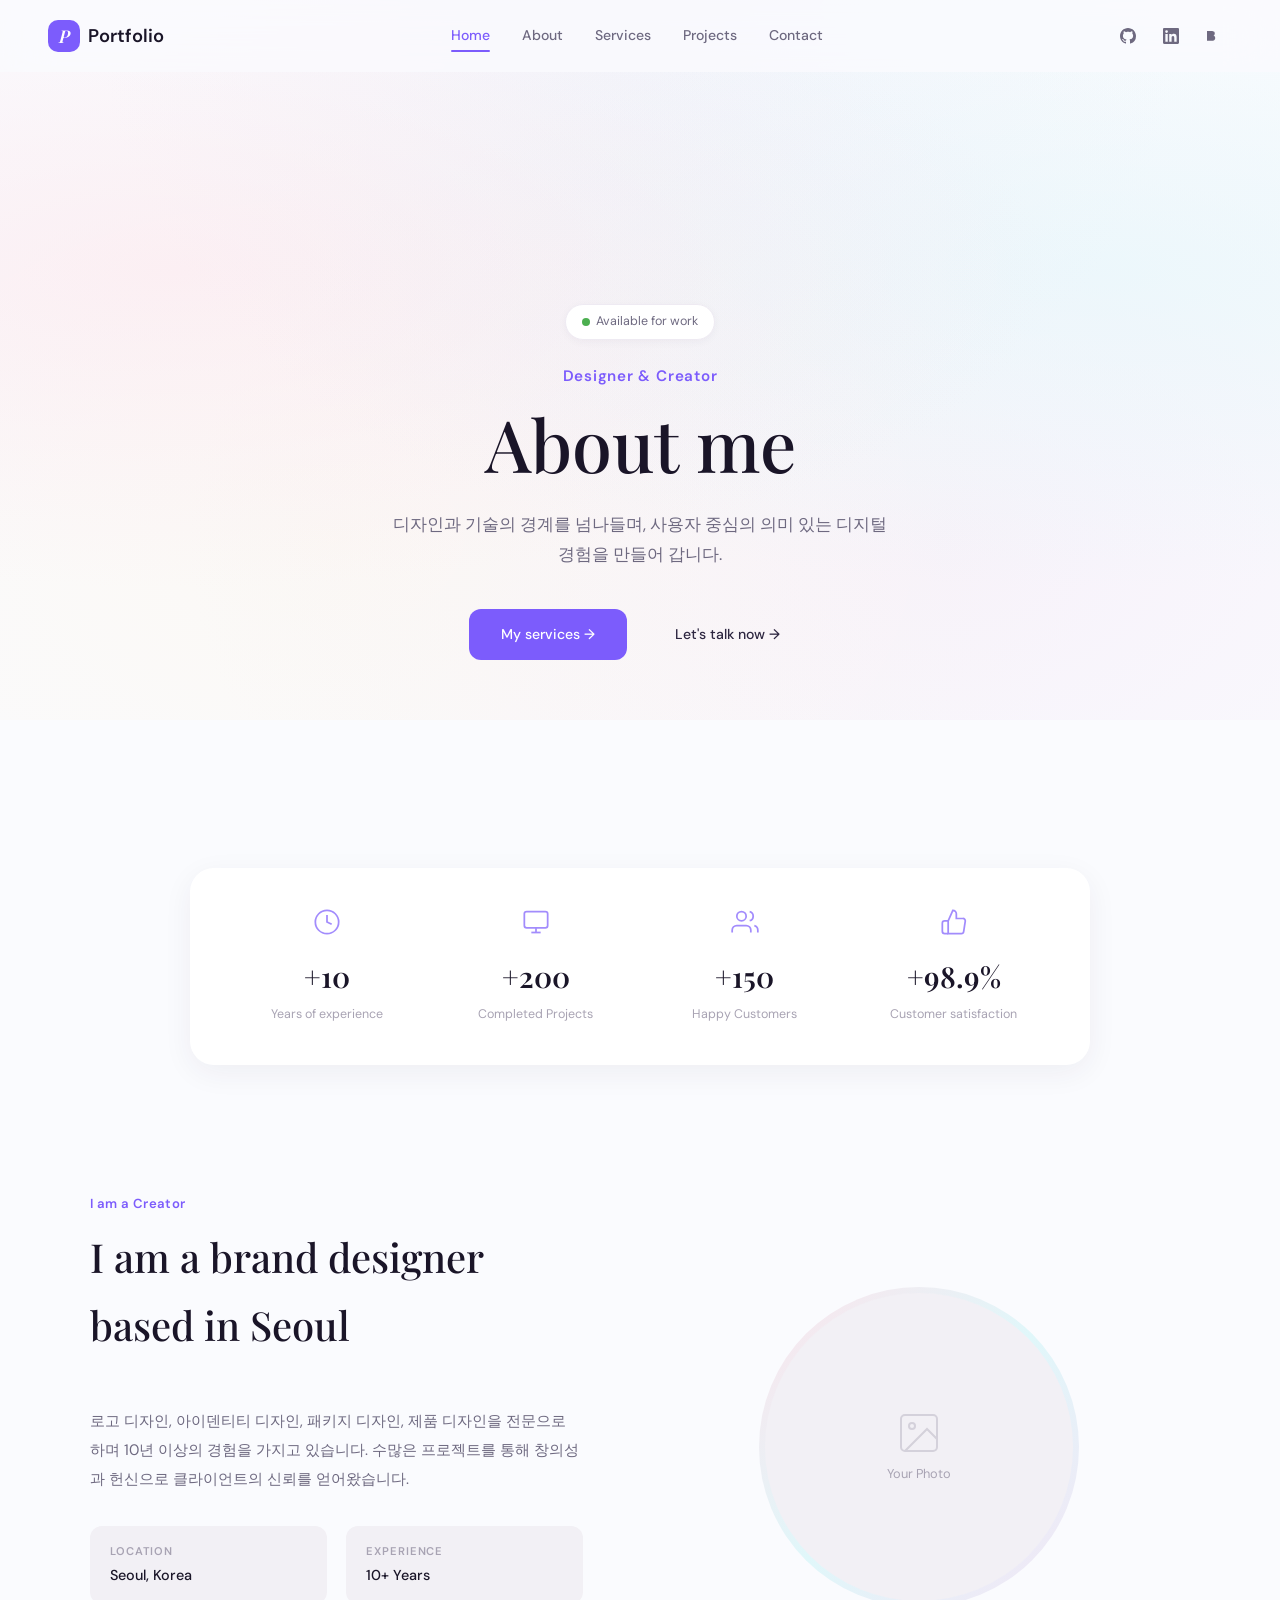
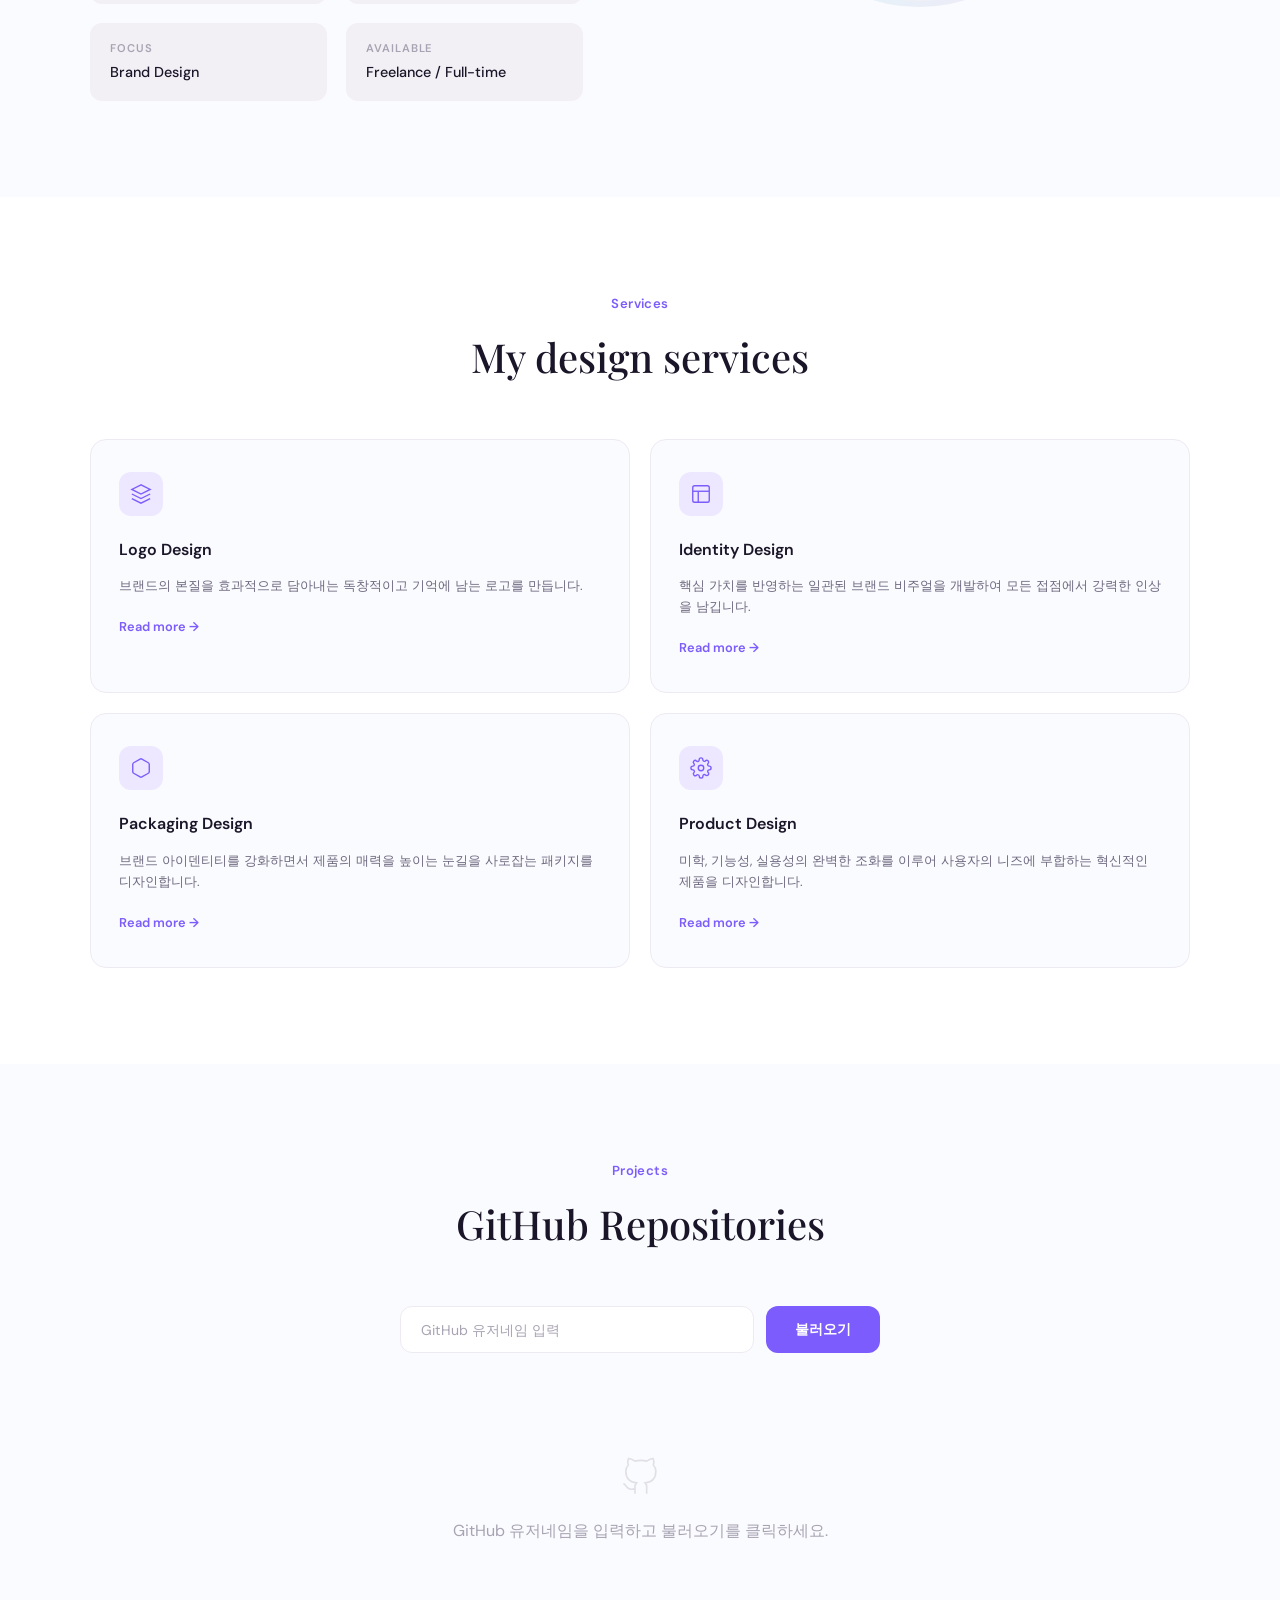
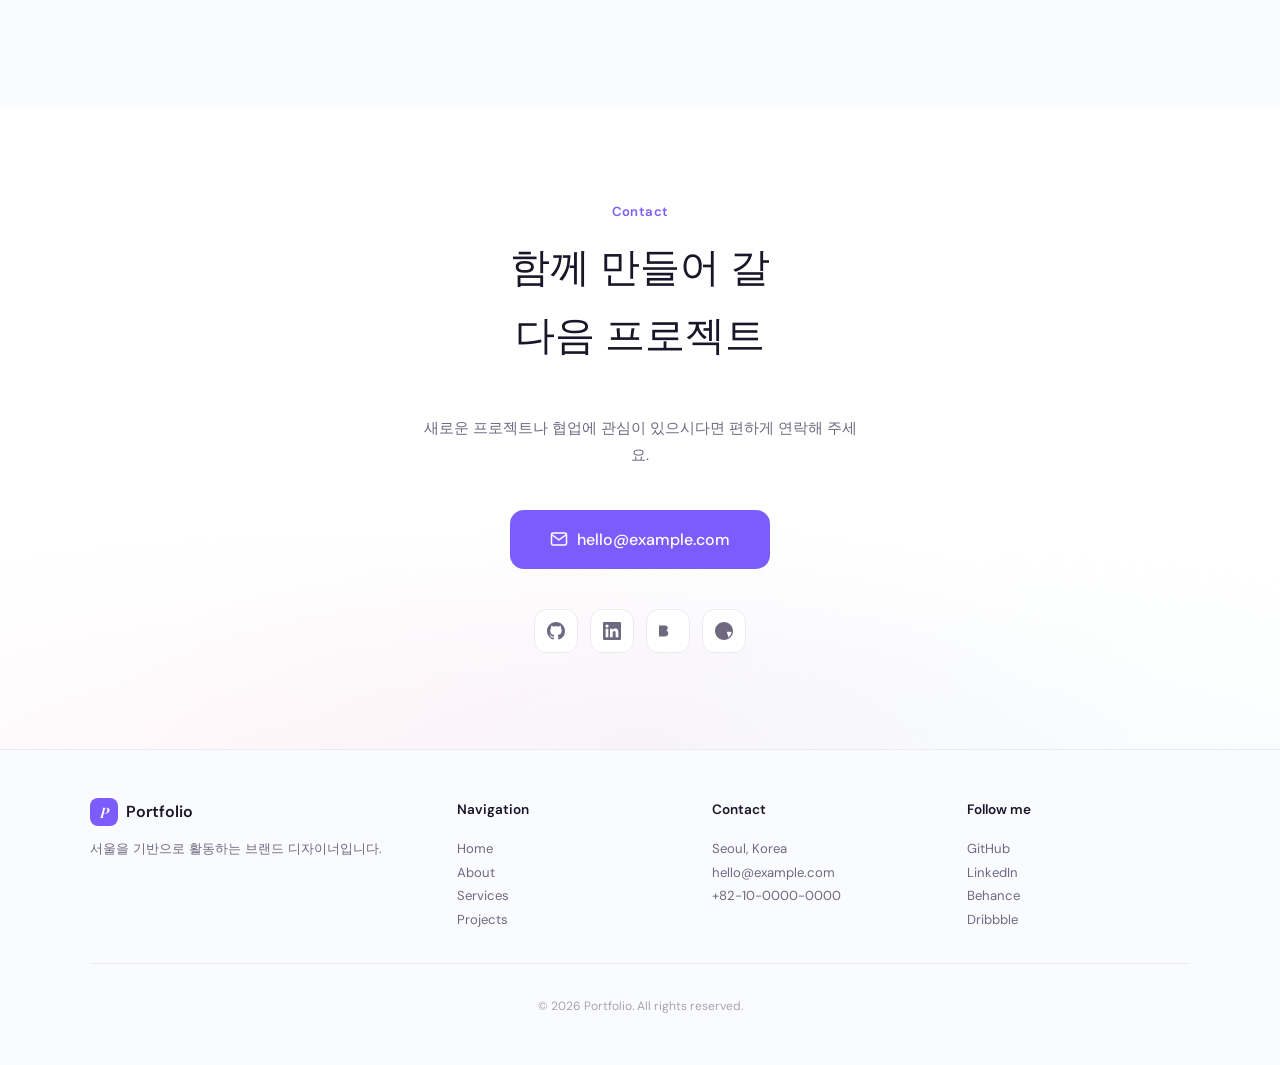
==== index.html @ 6e7e52b3 "Add files via upload" ====
<!DOCTYPE html>
<html lang="ko">
<head>
  <meta charset="UTF-8">
  <meta name="viewport" content="width=device-width, initial-scale=1.0">
  <meta name="description" content="Designer & Creator Portfolio — Brand Design, Identity, Packaging, Product Design">
  <meta name="author" content="Portfolio">
  <title>Portfolio — Designer & Creator</title>

  <!-- Fonts -->
  <link rel="preconnect" href="https://fonts.googleapis.com">
  <link rel="preconnect" href="https://fonts.gstatic.com" crossorigin>
  <link href="https://fonts.googleapis.com/css2?family=DM+Sans:ital,opsz,wght@0,9..40,300;0,9..40,400;0,9..40,500;0,9..40,600;0,9..40,700;1,9..40,400&family=Playfair+Display:ital,wght@0,400;0,500;0,600;1,400;1,500&display=swap" rel="stylesheet">

  <!-- Styles -->
  <link rel="stylesheet" href="css/style.css">

  <!-- Favicon -->
  <link rel="icon" href="data:image/svg+xml,<svg xmlns='http://www.w3.org/2000/svg' viewBox='0 0 100 100'><text y='.9em' font-size='90'>🎨</text></svg>">
</head>
<body>

  <!-- ═══════════════════════════════════════
       NAVIGATION
  ════════════════════════════════════════ -->
  <nav id="nav">
    <a href="#" class="nav-logo">
      <div class="nav-logo-icon">P</div>
      Portfolio
    </a>

    <div class="nav-links">
      <a href="#" class="active">Home</a>
      <a href="#about">About</a>
      <a href="#skills">Services</a>
      <a href="#projects">Projects</a>
      <a href="#contact">Contact</a>
    </div>

    <div class="nav-socials">
      <a href="#" target="_blank" title="GitHub">
        <svg width="16" height="16" viewBox="0 0 24 24" fill="currentColor"><path d="M12 0C5.37 0 0 5.37 0 12c0 5.31 3.435 9.795 8.205 11.385.6.105.825-.255.825-.57 0-.285-.015-1.23-.015-2.235-3.015.555-3.795-.735-4.035-1.41-.135-.345-.72-1.41-1.23-1.695-.42-.225-1.02-.78-.015-.795.945-.015 1.62.87 1.845 1.23 1.08 1.815 2.805 1.305 3.495.99.105-.78.42-1.305.765-1.605-2.67-.3-5.46-1.335-5.46-5.925 0-1.305.465-2.385 1.23-3.225-.12-.3-.54-1.53.12-3.18 0 0 1.005-.315 3.3 1.23.96-.27 1.98-.405 3-.405s2.04.135 3 .405c2.295-1.56 3.3-1.23 3.3-1.23.66 1.65.24 2.88.12 3.18.765.84 1.23 1.905 1.23 3.225 0 4.605-2.805 5.625-5.475 5.925.435.375.81 1.095.81 2.22 0 1.605-.015 2.895-.015 3.3 0 .315.225.69.825.57A12.02 12.02 0 0024 12c0-6.63-5.37-12-12-12z"/></svg>
      </a>
      <a href="#" target="_blank" title="LinkedIn">
        <svg width="16" height="16" viewBox="0 0 24 24" fill="currentColor"><path d="M20.447 20.452h-3.554v-5.569c0-1.328-.027-3.037-1.852-3.037-1.853 0-2.136 1.445-2.136 2.939v5.667H9.351V9h3.414v1.561h.046c.477-.9 1.637-1.85 3.37-1.85 3.601 0 4.267 2.37 4.267 5.455v6.286zM5.337 7.433a2.062 2.062 0 01-2.063-2.065 2.064 2.064 0 112.063 2.065zm1.782 13.019H3.555V9h3.564v11.452zM22.225 0H1.771C.792 0 0 .774 0 1.729v20.542C0 23.227.792 24 1.771 24h20.451C23.2 24 24 23.227 24 22.271V1.729C24 .774 23.2 0 22.222 0h.003z"/></svg>
      </a>
      <a href="#" target="_blank" title="Behance">
        <svg width="16" height="16" viewBox="0 0 24 24" fill="currentColor"><path d="M6.938 4.503c.702 0 1.34.06 1.92.188.577.13 1.07.33 1.485.61.41.28.733.65.96 1.12.225.47.34 1.05.34 1.73 0 .74-.17 1.36-.507 1.86-.338.5-.837.9-1.502 1.22.906.26 1.576.72 2.022 1.37.448.66.665 1.45.665 2.36 0 .75-.13 1.39-.41 1.93-.28.55-.67 1-1.16 1.35-.48.348-1.05.6-1.67.767-.63.165-1.3.248-2.004.248H0V4.51h6.938v-.007z"/></svg>
      </a>
    </div>

    <button class="hamburger" onclick="toggleMenu()" aria-label="Menu">
      <span></span><span></span><span></span>
    </button>
  </nav>

  <!-- Mobile Menu -->
  <div class="mobile-menu" id="mobileMenu">
    <a href="#" onclick="toggleMenu()">Home</a>
    <a href="#about" onclick="toggleMenu()">About</a>
    <a href="#skills" onclick="toggleMenu()">Services</a>
    <a href="#projects" onclick="toggleMenu()">Projects</a>
    <a href="#contact" onclick="toggleMenu()">Contact</a>
  </div>


  <!-- ═══════════════════════════════════════
       HERO
  ════════════════════════════════════════ -->
  <section class="hero">
    <div class="hero-badge">
      <span class="hero-badge-dot"></span>
      Available for work
    </div>
    <p class="hero-name">Designer & Creator</p>
    <h1>About me</h1>
    <p class="hero-sub">디자인과 기술의 경계를 넘나들며, 사용자 중심의 의미 있는 디지털 경험을 만들어 갑니다.</p>
    <div class="hero-buttons">
      <a href="#skills" class="btn-primary">My services →</a>
      <a href="#contact" class="btn-secondary">Let's talk now →</a>
    </div>
  </section>


  <!-- ═══════════════════════════════════════
       STATS BAR
  ════════════════════════════════════════ -->
  <div class="stats-bar">
    <div class="stat-item">
      <div class="stat-icon">
        <svg width="28" height="28" viewBox="0 0 24 24" fill="none" stroke="currentColor" stroke-width="1.5"><circle cx="12" cy="12" r="10"/><polyline points="12 6 12 12 16 14"/></svg>
      </div>
      <div class="stat-number">+10</div>
      <div class="stat-label">Years of experience</div>
    </div>
    <div class="stat-item">
      <div class="stat-icon">
        <svg width="28" height="28" viewBox="0 0 24 24" fill="none" stroke="currentColor" stroke-width="1.5"><rect x="2" y="3" width="20" height="14" rx="2"/><line x1="8" y1="21" x2="16" y2="21"/><line x1="12" y1="17" x2="12" y2="21"/></svg>
      </div>
      <div class="stat-number">+200</div>
      <div class="stat-label">Completed Projects</div>
    </div>
    <div class="stat-item">
      <div class="stat-icon">
        <svg width="28" height="28" viewBox="0 0 24 24" fill="none" stroke="currentColor" stroke-width="1.5"><path d="M17 21v-2a4 4 0 00-4-4H5a4 4 0 00-4 4v2"/><circle cx="9" cy="7" r="4"/><path d="M23 21v-2a4 4 0 00-3-3.87"/><path d="M16 3.13a4 4 0 010 7.75"/></svg>
      </div>
      <div class="stat-number">+150</div>
      <div class="stat-label">Happy Customers</div>
    </div>
    <div class="stat-item">
      <div class="stat-icon">
        <svg width="28" height="28" viewBox="0 0 24 24" fill="none" stroke="currentColor" stroke-width="1.5"><path d="M14 9V5a3 3 0 00-3-3l-4 9v11h11.28a2 2 0 002-1.7l1.38-9a2 2 0 00-2-2.3H14z"/><path d="M7 22H4a2 2 0 01-2-2v-7a2 2 0 012-2h3"/></svg>
      </div>
      <div class="stat-number">+98.9%</div>
      <div class="stat-label">Customer satisfaction</div>
    </div>
  </div>


  <!-- ═══════════════════════════════════════
       ABOUT
  ════════════════════════════════════════ -->
  <section id="about">
    <div class="container reveal">
      <div class="about-grid">
        <div class="about-left">
          <div class="section-tag">I am a Creator</div>
          <h2 class="section-title" style="text-align:left">I am a brand designer<br>based in Seoul</h2>
          <p class="about-text">
            로고 디자인, 아이덴티티 디자인, 패키지 디자인, 제품 디자인을 전문으로 하며
            10년 이상의 경험을 가지고 있습니다. 수많은 프로젝트를 통해 창의성과 헌신으로
            클라이언트의 신뢰를 얻어왔습니다.
          </p>
          <div class="about-details">
            <div class="about-detail">
              <div class="about-detail-label">Location</div>
              <div class="about-detail-value">Seoul, Korea</div>
            </div>
            <div class="about-detail">
              <div class="about-detail-label">Experience</div>
              <div class="about-detail-value">10+ Years</div>
            </div>
            <div class="about-detail">
              <div class="about-detail-label">Focus</div>
              <div class="about-detail-value">Brand Design</div>
            </div>
            <div class="about-detail">
              <div class="about-detail-label">Available</div>
              <div class="about-detail-value">Freelance / Full-time</div>
            </div>
          </div>
        </div>

        <div class="about-photo">
          <div class="about-photo-inner">
            <svg width="48" height="48" viewBox="0 0 24 24" fill="none" stroke="currentColor" stroke-width="1" opacity="0.4">
              <rect x="3" y="3" width="18" height="18" rx="2"/>
              <circle cx="8.5" cy="8.5" r="1.5"/>
              <path d="M21 15l-5-5L5 21"/>
            </svg>
            <span>Your Photo</span>
          </div>
        </div>
      </div>
    </div>
  </section>


  <!-- ═══════════════════════════════════════
       SKILLS / SERVICES
  ════════════════════════════════════════ -->
  <section id="skills">
    <div class="container reveal">
      <div class="section-tag">Services</div>
      <h2 class="section-title">My design services</h2>
      <div class="skills-grid">

        <div class="skill-card">
          <div class="skill-card-icon">
            <svg width="22" height="22" viewBox="0 0 24 24" fill="none" stroke="currentColor" stroke-width="1.5"><polygon points="12 2 2 7 12 12 22 7 12 2"/><polyline points="2 17 12 22 22 17"/><polyline points="2 12 12 17 22 12"/></svg>
          </div>
          <h3>Logo Design</h3>
          <p>브랜드의 본질을 효과적으로 담아내는 독창적이고 기억에 남는 로고를 만듭니다.</p>
          <a href="#" class="read-more">Read more →</a>
        </div>

        <div class="skill-card">
          <div class="skill-card-icon">
            <svg width="22" height="22" viewBox="0 0 24 24" fill="none" stroke="currentColor" stroke-width="1.5"><rect x="3" y="3" width="18" height="18" rx="2"/><line x1="3" y1="9" x2="21" y2="9"/><line x1="9" y1="21" x2="9" y2="9"/></svg>
          </div>
          <h3>Identity Design</h3>
          <p>핵심 가치를 반영하는 일관된 브랜드 비주얼을 개발하여 모든 접점에서 강력한 인상을 남깁니다.</p>
          <a href="#" class="read-more">Read more →</a>
        </div>

        <div class="skill-card">
          <div class="skill-card-icon">
            <svg width="22" height="22" viewBox="0 0 24 24" fill="none" stroke="currentColor" stroke-width="1.5"><path d="M21 16V8a2 2 0 00-1-1.73l-7-4a2 2 0 00-2 0l-7 4A2 2 0 003 8v8a2 2 0 001 1.73l7 4a2 2 0 002 0l7-4A2 2 0 0021 16z"/></svg>
          </div>
          <h3>Packaging Design</h3>
          <p>브랜드 아이덴티티를 강화하면서 제품의 매력을 높이는 눈길을 사로잡는 패키지를 디자인합니다.</p>
          <a href="#" class="read-more">Read more →</a>
        </div>

        <div class="skill-card">
          <div class="skill-card-icon">
            <svg width="22" height="22" viewBox="0 0 24 24" fill="none" stroke="currentColor" stroke-width="1.5"><circle cx="12" cy="12" r="3"/><path d="M19.4 15a1.65 1.65 0 00.33 1.82l.06.06a2 2 0 010 2.83 2 2 0 01-2.83 0l-.06-.06a1.65 1.65 0 00-1.82-.33 1.65 1.65 0 00-1 1.51V21a2 2 0 01-4 0v-.09A1.65 1.65 0 009 19.4a1.65 1.65 0 00-1.82.33l-.06.06a2 2 0 01-2.83-2.83l.06-.06A1.65 1.65 0 004.68 15a1.65 1.65 0 00-1.51-1H3a2 2 0 010-4h.09A1.65 1.65 0 004.6 9a1.65 1.65 0 00-.33-1.82l-.06-.06a2 2 0 012.83-2.83l.06.06A1.65 1.65 0 009 4.68a1.65 1.65 0 001-1.51V3a2 2 0 014 0v.09a1.65 1.65 0 001 1.51 1.65 1.65 0 001.82-.33l.06-.06a2 2 0 012.83 2.83l-.06.06A1.65 1.65 0 0019.4 9a1.65 1.65 0 001.51 1H21a2 2 0 010 4h-.09a1.65 1.65 0 00-1.51 1z"/></svg>
          </div>
          <h3>Product Design</h3>
          <p>미학, 기능성, 실용성의 완벽한 조화를 이루어 사용자의 니즈에 부합하는 혁신적인 제품을 디자인합니다.</p>
          <a href="#" class="read-more">Read more →</a>
        </div>

      </div>
    </div>
  </section>


  <!-- ═══════════════════════════════════════
       PROJECTS (GitHub Integration)
  ════════════════════════════════════════ -->
  <section id="projects">
    <div class="container reveal">
      <div class="section-tag">Projects</div>
      <h2 class="section-title">GitHub Repositories</h2>
      <div class="github-input-area">
        <input type="text" id="githubUsername" placeholder="GitHub 유저네임 입력">
        <button onclick="fetchGitHubRepos()">불러오기</button>
      </div>
      <div class="projects-grid" id="projectsGrid">
        <div class="project-placeholder">
          <svg width="40" height="40" viewBox="0 0 24 24" fill="none" stroke="currentColor" stroke-width="1" style="opacity:0.3;margin-bottom:0.75rem">
            <path d="M9 19c-5 1.5-5-2.5-7-3m14 6v-3.87a3.37 3.37 0 00-.94-2.61c3.14-.35 6.44-1.54 6.44-7A5.44 5.44 0 0020 4.77 5.07 5.07 0 0019.91 1S18.73.65 16 2.48a13.38 13.38 0 00-7 0C6.27.65 5.09 1 5.09 1A5.07 5.07 0 005 4.77a5.44 5.44 0 00-1.5 3.78c0 5.42 3.3 6.61 6.44 7A3.37 3.37 0 009 18.13V22"/>
          </svg>
          <p>GitHub 유저네임을 입력하고 불러오기를 클릭하세요.</p>
        </div>
      </div>
    </div>
  </section>


  <!-- ═══════════════════════════════════════
       CONTACT
  ════════════════════════════════════════ -->
  <section id="contact">
    <div class="container reveal">
      <div class="section-tag">Contact</div>
      <h2 class="section-title">함께 만들어 갈<br>다음 프로젝트</h2>
      <p class="contact-sub">새로운 프로젝트나 협업에 관심이 있으시다면 편하게 연락해 주세요.</p>
      <a href="mailto:hello@example.com" class="contact-email-btn">
        <svg width="18" height="18" viewBox="0 0 24 24" fill="none" stroke="currentColor" stroke-width="2">
          <path d="M4 4h16c1.1 0 2 .9 2 2v12c0 1.1-.9 2-2 2H4c-1.1 0-2-.9-2-2V6c0-1.1.9-2 2-2z"/>
          <polyline points="22,6 12,13 2,6"/>
        </svg>
        hello@example.com
      </a>
      <div class="contact-socials">
        <a href="#" target="_blank" title="GitHub">
          <svg width="18" height="18" viewBox="0 0 24 24" fill="currentColor"><path d="M12 0C5.37 0 0 5.37 0 12c0 5.31 3.435 9.795 8.205 11.385.6.105.825-.255.825-.57 0-.285-.015-1.23-.015-2.235-3.015.555-3.795-.735-4.035-1.41-.135-.345-.72-1.41-1.23-1.695-.42-.225-1.02-.78-.015-.795.945-.015 1.62.87 1.845 1.23 1.08 1.815 2.805 1.305 3.495.99.105-.78.42-1.305.765-1.605-2.67-.3-5.46-1.335-5.46-5.925 0-1.305.465-2.385 1.23-3.225-.12-.3-.54-1.53.12-3.18 0 0 1.005-.315 3.3 1.23.96-.27 1.98-.405 3-.405s2.04.135 3 .405c2.295-1.56 3.3-1.23 3.3-1.23.66 1.65.24 2.88.12 3.18.765.84 1.23 1.905 1.23 3.225 0 4.605-2.805 5.625-5.475 5.925.435.375.81 1.095.81 2.22 0 1.605-.015 2.895-.015 3.3 0 .315.225.69.825.57A12.02 12.02 0 0024 12c0-6.63-5.37-12-12-12z"/></svg>
        </a>
        <a href="#" target="_blank" title="LinkedIn">
          <svg width="18" height="18" viewBox="0 0 24 24" fill="currentColor"><path d="M20.447 20.452h-3.554v-5.569c0-1.328-.027-3.037-1.852-3.037-1.853 0-2.136 1.445-2.136 2.939v5.667H9.351V9h3.414v1.561h.046c.477-.9 1.637-1.85 3.37-1.85 3.601 0 4.267 2.37 4.267 5.455v6.286zM5.337 7.433a2.062 2.062 0 01-2.063-2.065 2.064 2.064 0 112.063 2.065zm1.782 13.019H3.555V9h3.564v11.452zM22.225 0H1.771C.792 0 0 .774 0 1.729v20.542C0 23.227.792 24 1.771 24h20.451C23.2 24 24 23.227 24 22.271V1.729C24 .774 23.2 0 22.222 0h.003z"/></svg>
        </a>
        <a href="#" target="_blank" title="Behance">
          <svg width="18" height="18" viewBox="0 0 24 24" fill="currentColor"><path d="M6.938 4.503c.702 0 1.34.06 1.92.188.577.13 1.07.33 1.485.61.41.28.733.65.96 1.12.225.47.34 1.05.34 1.73 0 .74-.17 1.36-.507 1.86-.338.5-.837.9-1.502 1.22.906.26 1.576.72 2.022 1.37.448.66.665 1.45.665 2.36 0 .75-.13 1.39-.41 1.93-.28.55-.67 1-1.16 1.35-.48.348-1.05.6-1.67.767-.63.165-1.3.248-2.004.248H0V4.51h6.938v-.007z"/></svg>
        </a>
        <a href="#" target="_blank" title="Dribbble">
          <svg width="18" height="18" viewBox="0 0 24 24" fill="currentColor"><path d="M12 24C5.385 24 0 18.615 0 12S5.385 0 12 0s12 5.385 12 12-5.385 12-12 12zm10.12-10.358c-.35-.11-3.17-.953-6.384-.438 1.34 3.684 1.887 6.684 1.992 7.308a10.18 10.18 0 004.392-6.87z"/></svg>
        </a>
      </div>
    </div>
  </section>


  <!-- ═══════════════════════════════════════
       FOOTER
  ════════════════════════════════════════ -->
  <footer>
    <div class="footer-grid">
      <div>
        <div class="footer-brand">
          <div class="footer-brand-icon">P</div>
          Portfolio
        </div>
        <p class="footer-desc">서울을 기반으로 활동하는 브랜드 디자이너입니다.</p>
      </div>
      <div class="footer-col">
        <h4>Navigation</h4>
        <a href="#">Home</a>
        <a href="#about">About</a>
        <a href="#skills">Services</a>
        <a href="#projects">Projects</a>
      </div>
      <div class="footer-col">
        <h4>Contact</h4>
        <p>Seoul, Korea</p>
        <p>hello@example.com</p>
        <p>+82-10-0000-0000</p>
      </div>
      <div class="footer-col">
        <h4>Follow me</h4>
        <a href="#">GitHub</a>
        <a href="#">LinkedIn</a>
        <a href="#">Behance</a>
        <a href="#">Dribbble</a>
      </div>
    </div>
    <div class="footer-bottom">&copy; 2026 Portfolio. All rights reserved.</div>
  </footer>

  <!-- Scripts -->
  <script src="js/main.js"></script>
</body>
</html>
---- css/style.css ----
/* ============================================
   Portfolio — Designer & Creator
   Design System: Soft Pastel / Lavender Accent
   ============================================ */

/* ─── RESET & VARIABLES ─── */
*, *::before, *::after { margin: 0; padding: 0; box-sizing: border-box; }

:root {
  /* Colors */
  --white: #FFFFFF;
  --bg: #FAFBFE;
  --card-bg: #FFFFFF;
  --light-gray: #F2F0F5;
  --border: #EEEAF2;
  --mid-gray: #A8A3B3;
  --text-secondary: #6E6980;
  --text-primary: #2D2640;
  --text-dark: #1A1528;
  --accent: #7C5CFC;
  --accent-light: #EDE8FF;
  --accent-hover: #6A48E8;

  /* Typography */
  --serif: 'Playfair Display', Georgia, serif;
  --sans: 'DM Sans', system-ui, sans-serif;

  /* Spacing & Radius */
  --radius: 16px;
  --radius-lg: 24px;

  /* Shadows */
  --shadow-sm: 0 2px 8px rgba(45, 38, 64, 0.04);
  --shadow-md: 0 8px 30px rgba(45, 38, 64, 0.06);
}

html { scroll-behavior: smooth; font-size: 16px; }

body {
  font-family: var(--sans);
  background: var(--bg);
  color: var(--text-primary);
  line-height: 1.7;
  font-weight: 400;
  overflow-x: hidden;
}

::selection {
  background: var(--accent-light);
  color: var(--accent);
}


/* ─── NAVIGATION ─── */
nav {
  position: fixed;
  top: 0; left: 0; right: 0;
  z-index: 100;
  padding: 1.2rem 3rem;
  display: flex;
  justify-content: space-between;
  align-items: center;
  background: rgba(250, 251, 254, 0.8);
  backdrop-filter: blur(24px);
  -webkit-backdrop-filter: blur(24px);
  transition: all 0.4s;
}

nav.scrolled {
  box-shadow: var(--shadow-sm);
  padding: 0.9rem 3rem;
}

.nav-logo {
  display: flex;
  align-items: center;
  gap: 0.5rem;
  font-weight: 600;
  font-size: 1.15rem;
  color: var(--text-dark);
  text-decoration: none;
}

.nav-logo-icon {
  width: 32px; height: 32px;
  background: var(--accent);
  border-radius: 10px;
  display: flex;
  align-items: center;
  justify-content: center;
  color: white;
  font-family: var(--serif);
  font-style: italic;
  font-size: 1.1rem;
}

.nav-links {
  display: flex;
  gap: 2rem;
  align-items: center;
}

.nav-links a {
  font-size: 0.88rem;
  text-decoration: none;
  color: var(--text-secondary);
  font-weight: 500;
  transition: color 0.3s;
  position: relative;
}

.nav-links a:hover,
.nav-links a.active { color: var(--accent); }

.nav-links a.active::after {
  content: '';
  position: absolute;
  bottom: -4px;
  left: 0; right: 0;
  height: 2px;
  background: var(--accent);
  border-radius: 2px;
}

.nav-socials {
  display: flex;
  gap: 0.6rem;
  align-items: center;
}

.nav-socials a {
  width: 34px; height: 34px;
  display: flex;
  align-items: center;
  justify-content: center;
  border-radius: 50%;
  color: var(--text-secondary);
  text-decoration: none;
  transition: all 0.3s;
  font-size: 0.85rem;
}

.nav-socials a:hover {
  background: var(--accent-light);
  color: var(--accent);
}

/* Hamburger */
.hamburger {
  display: none;
  flex-direction: column;
  gap: 5px;
  cursor: pointer;
  background: none;
  border: none;
  padding: 4px;
}

.hamburger span {
  width: 22px; height: 2px;
  background: var(--text-dark);
  border-radius: 2px;
  transition: all 0.3s;
  display: block;
}

.hamburger.active span:nth-child(1) { transform: rotate(45deg) translate(4px, 5px); }
.hamburger.active span:nth-child(2) { opacity: 0; }
.hamburger.active span:nth-child(3) { transform: rotate(-45deg) translate(4px, -5px); }

/* Mobile Menu */
.mobile-menu {
  display: none;
  position: fixed;
  top: 0; left: 0; right: 0; bottom: 0;
  background: rgba(250, 251, 254, 0.97);
  backdrop-filter: blur(30px);
  z-index: 99;
  flex-direction: column;
  align-items: center;
  justify-content: center;
  gap: 1.5rem;
}

.mobile-menu.open { display: flex; }

.mobile-menu a {
  font-family: var(--serif);
  font-size: 1.8rem;
  font-weight: 500;
  color: var(--text-dark);
  text-decoration: none;
  transition: color 0.3s;
}

.mobile-menu a:hover { color: var(--accent); }


/* ─── HERO ─── */
.hero {
  min-height: 100vh;
  display: flex;
  flex-direction: column;
  align-items: center;
  justify-content: center;
  text-align: center;
  padding: 8rem 2rem 4rem;
  position: relative;
  overflow: hidden;
}

.hero::before {
  content: '';
  position: absolute;
  top: -20%; left: -10%; right: -10%; bottom: 20%;
  background:
    radial-gradient(ellipse at 20% 50%, rgba(252, 228, 236, 0.5) 0%, transparent 50%),
    radial-gradient(ellipse at 80% 50%, rgba(224, 247, 250, 0.5) 0%, transparent 50%),
    radial-gradient(ellipse at 50% 20%, rgba(232, 234, 246, 0.4) 0%, transparent 50%),
    radial-gradient(ellipse at 30% 80%, rgba(255, 243, 224, 0.3) 0%, transparent 50%),
    radial-gradient(ellipse at 70% 80%, rgba(243, 229, 245, 0.4) 0%, transparent 50%);
  z-index: 0;
  animation: gradientShift 12s ease-in-out infinite alternate;
}

.hero > * { position: relative; z-index: 1; }

.hero-badge {
  display: inline-flex;
  align-items: center;
  gap: 0.4rem;
  padding: 0.4rem 1rem;
  background: var(--white);
  border: 1px solid var(--border);
  border-radius: 100px;
  font-size: 0.78rem;
  color: var(--text-secondary);
  margin-bottom: 1.5rem;
  box-shadow: var(--shadow-sm);
  opacity: 0;
  animation: fadeUp 0.8s 0.2s forwards;
}

.hero-badge-dot {
  width: 8px; height: 8px;
  background: #4CAF50;
  border-radius: 50%;
  animation: blink 2s infinite;
}

.hero-name {
  font-size: 0.95rem;
  color: var(--accent);
  font-weight: 600;
  letter-spacing: 0.05em;
  margin-bottom: 0.75rem;
  opacity: 0;
  animation: fadeUp 0.8s 0.35s forwards;
}

.hero h1 {
  font-family: var(--serif);
  font-size: clamp(2.8rem, 6vw, 4.5rem);
  font-weight: 500;
  line-height: 1.15;
  color: var(--text-dark);
  max-width: 650px;
  margin-bottom: 1.5rem;
  opacity: 0;
  animation: fadeUp 0.8s 0.5s forwards;
}

.hero-sub {
  font-size: 1.05rem;
  color: var(--text-secondary);
  max-width: 500px;
  line-height: 1.8;
  margin-bottom: 2.5rem;
  opacity: 0;
  animation: fadeUp 0.8s 0.65s forwards;
}

.hero-buttons {
  display: flex;
  gap: 1rem;
  flex-wrap: wrap;
  justify-content: center;
  opacity: 0;
  animation: fadeUp 0.8s 0.8s forwards;
}


/* ─── BUTTONS ─── */
.btn-primary {
  padding: 0.85rem 2rem;
  background: var(--accent);
  color: white;
  border: none;
  border-radius: 12px;
  font-family: var(--sans);
  font-size: 0.88rem;
  font-weight: 500;
  cursor: pointer;
  transition: all 0.3s;
  text-decoration: none;
  display: inline-flex;
  align-items: center;
  gap: 0.5rem;
}

.btn-primary:hover {
  background: var(--accent-hover);
  transform: translateY(-2px);
  box-shadow: 0 8px 25px rgba(124, 92, 252, 0.3);
}

.btn-secondary {
  padding: 0.85rem 2rem;
  background: transparent;
  color: var(--text-primary);
  border: none;
  border-radius: 12px;
  font-family: var(--sans);
  font-size: 0.88rem;
  font-weight: 500;
  cursor: pointer;
  transition: all 0.3s;
  text-decoration: none;
  display: inline-flex;
  align-items: center;
  gap: 0.5rem;
}

.btn-secondary:hover { color: var(--accent); }


/* ─── STATS BAR ─── */
.stats-bar {
  display: grid;
  grid-template-columns: repeat(4, 1fr);
  gap: 2rem;
  max-width: 900px;
  margin: -2rem auto 0;
  padding: 2.5rem 3rem;
  background: var(--white);
  border-radius: var(--radius-lg);
  box-shadow: var(--shadow-md);
  position: relative;
  z-index: 2;
  opacity: 0;
  animation: fadeUp 0.8s 1s forwards;
}

.stat-item { text-align: center; }
.stat-icon { margin-bottom: 0.5rem; color: var(--accent); opacity: 0.7; }
.stat-number { font-family: var(--serif); font-size: 1.8rem; font-weight: 600; color: var(--text-dark); }
.stat-label { font-size: 0.78rem; color: var(--mid-gray); margin-top: 0.15rem; }


/* ─── SECTION COMMON ─── */
section { padding: 6rem 3rem; }

.section-tag {
  font-size: 0.82rem;
  font-weight: 600;
  color: var(--accent);
  text-align: center;
  margin-bottom: 0.5rem;
  letter-spacing: 0.03em;
}

.section-title {
  font-family: var(--serif);
  font-size: clamp(1.8rem, 3.5vw, 2.5rem);
  font-weight: 500;
  color: var(--text-dark);
  text-align: center;
  margin-bottom: 3rem;
}

.container { max-width: 1100px; margin: 0 auto; }


/* ─── ABOUT ─── */
#about { padding-top: 8rem; }

.about-grid {
  display: grid;
  grid-template-columns: 1fr 1.1fr;
  gap: 4rem;
  align-items: center;
}

.about-left .section-tag,
.about-left .section-title { text-align: left; }

.about-photo {
  width: 320px; height: 320px;
  border-radius: 50%;
  background: linear-gradient(135deg, #FCE4EC, #E0F7FA, #F3E5F5);
  padding: 6px;
  margin: 0 auto;
}

.about-photo-inner {
  width: 100%; height: 100%;
  border-radius: 50%;
  background: var(--light-gray);
  display: flex;
  align-items: center;
  justify-content: center;
  flex-direction: column;
  gap: 0.4rem;
  color: var(--mid-gray);
  font-size: 0.8rem;
  overflow: hidden;
}

.about-text {
  font-size: 0.95rem;
  color: var(--text-secondary);
  line-height: 1.9;
  margin-bottom: 2rem;
}

.about-details {
  display: grid;
  grid-template-columns: 1fr 1fr;
  gap: 1.2rem;
}

.about-detail {
  padding: 1rem 1.25rem;
  background: var(--light-gray);
  border-radius: 12px;
}

.about-detail-label {
  font-size: 0.7rem;
  font-weight: 600;
  color: var(--mid-gray);
  text-transform: uppercase;
  letter-spacing: 0.08em;
  margin-bottom: 0.15rem;
}

.about-detail-value {
  font-size: 0.9rem;
  font-weight: 500;
  color: var(--text-dark);
}


/* ─── SKILLS / SERVICES ─── */
#skills { background: var(--white); }

.skills-grid {
  display: grid;
  grid-template-columns: repeat(2, 1fr);
  gap: 1.25rem;
}

.skill-card {
  padding: 2rem 1.75rem;
  background: var(--bg);
  border: 1px solid var(--border);
  border-radius: var(--radius);
  transition: all 0.4s;
}

.skill-card:hover {
  border-color: var(--accent);
  background: var(--white);
  box-shadow: var(--shadow-md);
  transform: translateY(-4px);
}

.skill-card-icon {
  width: 44px; height: 44px;
  background: var(--accent-light);
  border-radius: 12px;
  display: flex;
  align-items: center;
  justify-content: center;
  color: var(--accent);
  margin-bottom: 1.25rem;
}

.skill-card h3 {
  font-size: 1rem;
  font-weight: 600;
  color: var(--text-dark);
  margin-bottom: 0.75rem;
}

.skill-card p {
  font-size: 0.82rem;
  color: var(--text-secondary);
  line-height: 1.6;
  margin-bottom: 1rem;
}

.read-more {
  font-size: 0.8rem;
  font-weight: 600;
  color: var(--accent);
  text-decoration: none;
  display: inline-flex;
  align-items: center;
  gap: 0.3rem;
  transition: gap 0.3s;
}

.read-more:hover { gap: 0.6rem; }


/* ─── PROJECTS ─── */
#projects { background: var(--bg); }

.github-input-area {
  display: flex;
  gap: 0.75rem;
  margin-bottom: 2.5rem;
  max-width: 480px;
  margin-left: auto;
  margin-right: auto;
}

.github-input-area input {
  flex: 1;
  padding: 0.85rem 1.25rem;
  border: 1.5px solid var(--border);
  border-radius: 12px;
  font-family: var(--sans);
  font-size: 0.88rem;
  color: var(--text-primary);
  background: var(--white);
  outline: none;
  transition: border-color 0.3s, box-shadow 0.3s;
}

.github-input-area input:focus {
  border-color: var(--accent);
  box-shadow: 0 0 0 4px rgba(124, 92, 252, 0.1);
}

.github-input-area input::placeholder { color: var(--mid-gray); }

.github-input-area button {
  padding: 0.85rem 1.8rem;
  background: var(--accent);
  color: var(--white);
  border: none;
  border-radius: 12px;
  font-family: var(--sans);
  font-size: 0.85rem;
  font-weight: 600;
  cursor: pointer;
  transition: all 0.3s;
  white-space: nowrap;
}

.github-input-area button:hover {
  background: var(--accent-hover);
  box-shadow: 0 6px 20px rgba(124, 92, 252, 0.3);
}

.projects-grid {
  display: grid;
  grid-template-columns: repeat(auto-fill, minmax(320px, 1fr));
  gap: 1.25rem;
}

.project-card {
  border: 1px solid var(--border);
  border-radius: var(--radius);
  padding: 2rem 1.75rem;
  transition: all 0.4s;
  display: flex;
  flex-direction: column;
  text-decoration: none;
  color: inherit;
  background: var(--white);
}

.project-card:hover {
  border-color: var(--accent);
  transform: translateY(-4px);
  box-shadow: var(--shadow-md);
}

.project-card-top {
  display: flex;
  justify-content: space-between;
  align-items: flex-start;
  margin-bottom: 1rem;
}

.project-icon {
  width: 40px; height: 40px;
  background: var(--accent-light);
  border-radius: 12px;
  display: flex;
  align-items: center;
  justify-content: center;
  color: var(--accent);
}

.project-arrow {
  color: var(--mid-gray);
  transition: all 0.3s;
}

.project-card:hover .project-arrow {
  color: var(--accent);
  transform: translate(3px, -3px);
}

.project-card h3 {
  font-size: 1.05rem;
  font-weight: 600;
  margin-bottom: 0.5rem;
  color: var(--text-dark);
}

.project-card p {
  font-size: 0.85rem;
  color: var(--text-secondary);
  line-height: 1.7;
  flex: 1;
  margin-bottom: 1.25rem;
}

.project-meta {
  display: flex;
  gap: 1rem;
  align-items: center;
  font-size: 0.78rem;
  color: var(--mid-gray);
}

.project-meta span {
  display: flex;
  align-items: center;
  gap: 0.3rem;
}

.lang-dot {
  width: 8px; height: 8px;
  border-radius: 50%;
  display: inline-block;
}

.project-placeholder {
  text-align: center;
  padding: 4rem 2rem;
  color: var(--mid-gray);
  grid-column: 1 / -1;
}

.loading-spinner {
  width: 28px; height: 28px;
  border: 2.5px solid var(--border);
  border-top-color: var(--accent);
  border-radius: 50%;
  animation: spin 0.8s linear infinite;
  margin: 0 auto 1rem;
}


/* ─── CONTACT ─── */
#contact {
  background: var(--white);
  text-align: center;
  position: relative;
  overflow: hidden;
}

#contact::before {
  content: '';
  position: absolute;
  bottom: -30%; left: -10%; right: -10%; top: 50%;
  background:
    radial-gradient(ellipse at 30% 70%, rgba(252, 228, 236, 0.3) 0%, transparent 50%),
    radial-gradient(ellipse at 70% 80%, rgba(224, 247, 250, 0.3) 0%, transparent 50%),
    radial-gradient(ellipse at 50% 60%, rgba(243, 229, 245, 0.3) 0%, transparent 50%);
  z-index: 0;
}

#contact > * { position: relative; z-index: 1; }

.contact-sub {
  font-size: 0.95rem;
  color: var(--text-secondary);
  max-width: 440px;
  margin: 0 auto 2.5rem;
  line-height: 1.8;
}

.contact-email-btn {
  display: inline-flex;
  align-items: center;
  gap: 0.6rem;
  padding: 1rem 2.5rem;
  background: var(--accent);
  color: white;
  border-radius: 14px;
  text-decoration: none;
  font-size: 1rem;
  font-weight: 500;
  transition: all 0.3s;
  margin-bottom: 2.5rem;
}

.contact-email-btn:hover {
  background: var(--accent-hover);
  transform: translateY(-2px);
  box-shadow: 0 10px 30px rgba(124, 92, 252, 0.3);
}

.contact-socials {
  display: flex;
  justify-content: center;
  gap: 0.75rem;
}

.contact-socials a {
  width: 44px; height: 44px;
  display: flex;
  align-items: center;
  justify-content: center;
  border-radius: 12px;
  border: 1px solid var(--border);
  color: var(--text-secondary);
  text-decoration: none;
  transition: all 0.3s;
  background: var(--white);
}

.contact-socials a:hover {
  border-color: var(--accent);
  color: var(--accent);
  background: var(--accent-light);
  transform: translateY(-2px);
}


/* ─── FOOTER ─── */
footer {
  background: var(--bg);
  border-top: 1px solid var(--border);
  padding: 3rem;
}

.footer-grid {
  display: grid;
  grid-template-columns: 1.5fr 1fr 1fr 1fr;
  gap: 2rem;
  max-width: 1100px;
  margin: 0 auto;
}

.footer-brand {
  display: flex;
  align-items: center;
  gap: 0.5rem;
  font-weight: 600;
  color: var(--text-dark);
  margin-bottom: 0.75rem;
}

.footer-brand-icon {
  width: 28px; height: 28px;
  background: var(--accent);
  border-radius: 8px;
  display: flex;
  align-items: center;
  justify-content: center;
  color: white;
  font-family: var(--serif);
  font-style: italic;
  font-size: 0.9rem;
}

.footer-desc {
  font-size: 0.82rem;
  color: var(--text-secondary);
  line-height: 1.7;
}

.footer-col h4 {
  font-size: 0.85rem;
  font-weight: 600;
  color: var(--text-dark);
  margin-bottom: 1rem;
}

.footer-col p,
.footer-col a {
  font-size: 0.82rem;
  color: var(--text-secondary);
  line-height: 1.8;
  text-decoration: none;
  display: block;
}

.footer-col a:hover { color: var(--accent); }

.footer-bottom {
  text-align: center;
  padding-top: 2rem;
  margin-top: 2rem;
  border-top: 1px solid var(--border);
  font-size: 0.75rem;
  color: var(--mid-gray);
  max-width: 1100px;
  margin-left: auto;
  margin-right: auto;
}


/* ─── ANIMATIONS ─── */
@keyframes fadeUp {
  from { opacity: 0; transform: translateY(25px); }
  to { opacity: 1; transform: translateY(0); }
}

@keyframes spin {
  to { transform: rotate(360deg); }
}

@keyframes blink {
  0%, 100% { opacity: 1; }
  50% { opacity: 0.4; }
}

@keyframes gradientShift {
  0% { transform: scale(1) rotate(0deg); }
  100% { transform: scale(1.05) rotate(2deg); }
}

.reveal {
  opacity: 0;
  transform: translateY(35px);
  transition: opacity 0.7s cubic-bezier(0.16, 1, 0.3, 1),
              transform 0.7s cubic-bezier(0.16, 1, 0.3, 1);
}

.reveal.visible {
  opacity: 1;
  transform: translateY(0);
}


/* ─── RESPONSIVE: TABLET ─── */
@media (max-width: 900px) {
  nav { padding: 1rem 1.5rem; }
  nav.scrolled { padding: 0.8rem 1.5rem; }
  .nav-links, .nav-socials { display: none; }
  .hamburger { display: flex; }

  section { padding: 4rem 1.5rem; }
  .hero { padding: 7rem 1.5rem 3rem; }

  .stats-bar {
    grid-template-columns: repeat(2, 1fr);
    margin: -1rem 1.5rem 0;
    padding: 2rem;
    gap: 1.5rem;
  }

  .about-grid {
    grid-template-columns: 1fr;
    gap: 2.5rem;
  }

  .about-left .section-tag,
  .about-left .section-title { text-align: center; }

  .about-photo { width: 240px; height: 240px; order: -1; }

  .skills-grid { grid-template-columns: 1fr; }
  .projects-grid { grid-template-columns: 1fr; }

  .github-input-area {
    flex-direction: column;
    max-width: 100%;
  }

  .footer-grid {
    grid-template-columns: 1fr 1fr;
    gap: 2rem;
  }
}

/* ─── RESPONSIVE: MOBILE ─── */
@media (max-width: 480px) {
  .hero h1 { font-size: 2.2rem; }

  .stats-bar {
    grid-template-columns: 1fr 1fr;
    gap: 1rem;
    padding: 1.5rem;
  }

  .about-details { grid-template-columns: 1fr; }
  .footer-grid { grid-template-columns: 1fr; }
  .hero-buttons { flex-direction: column; align-items: center; }
}
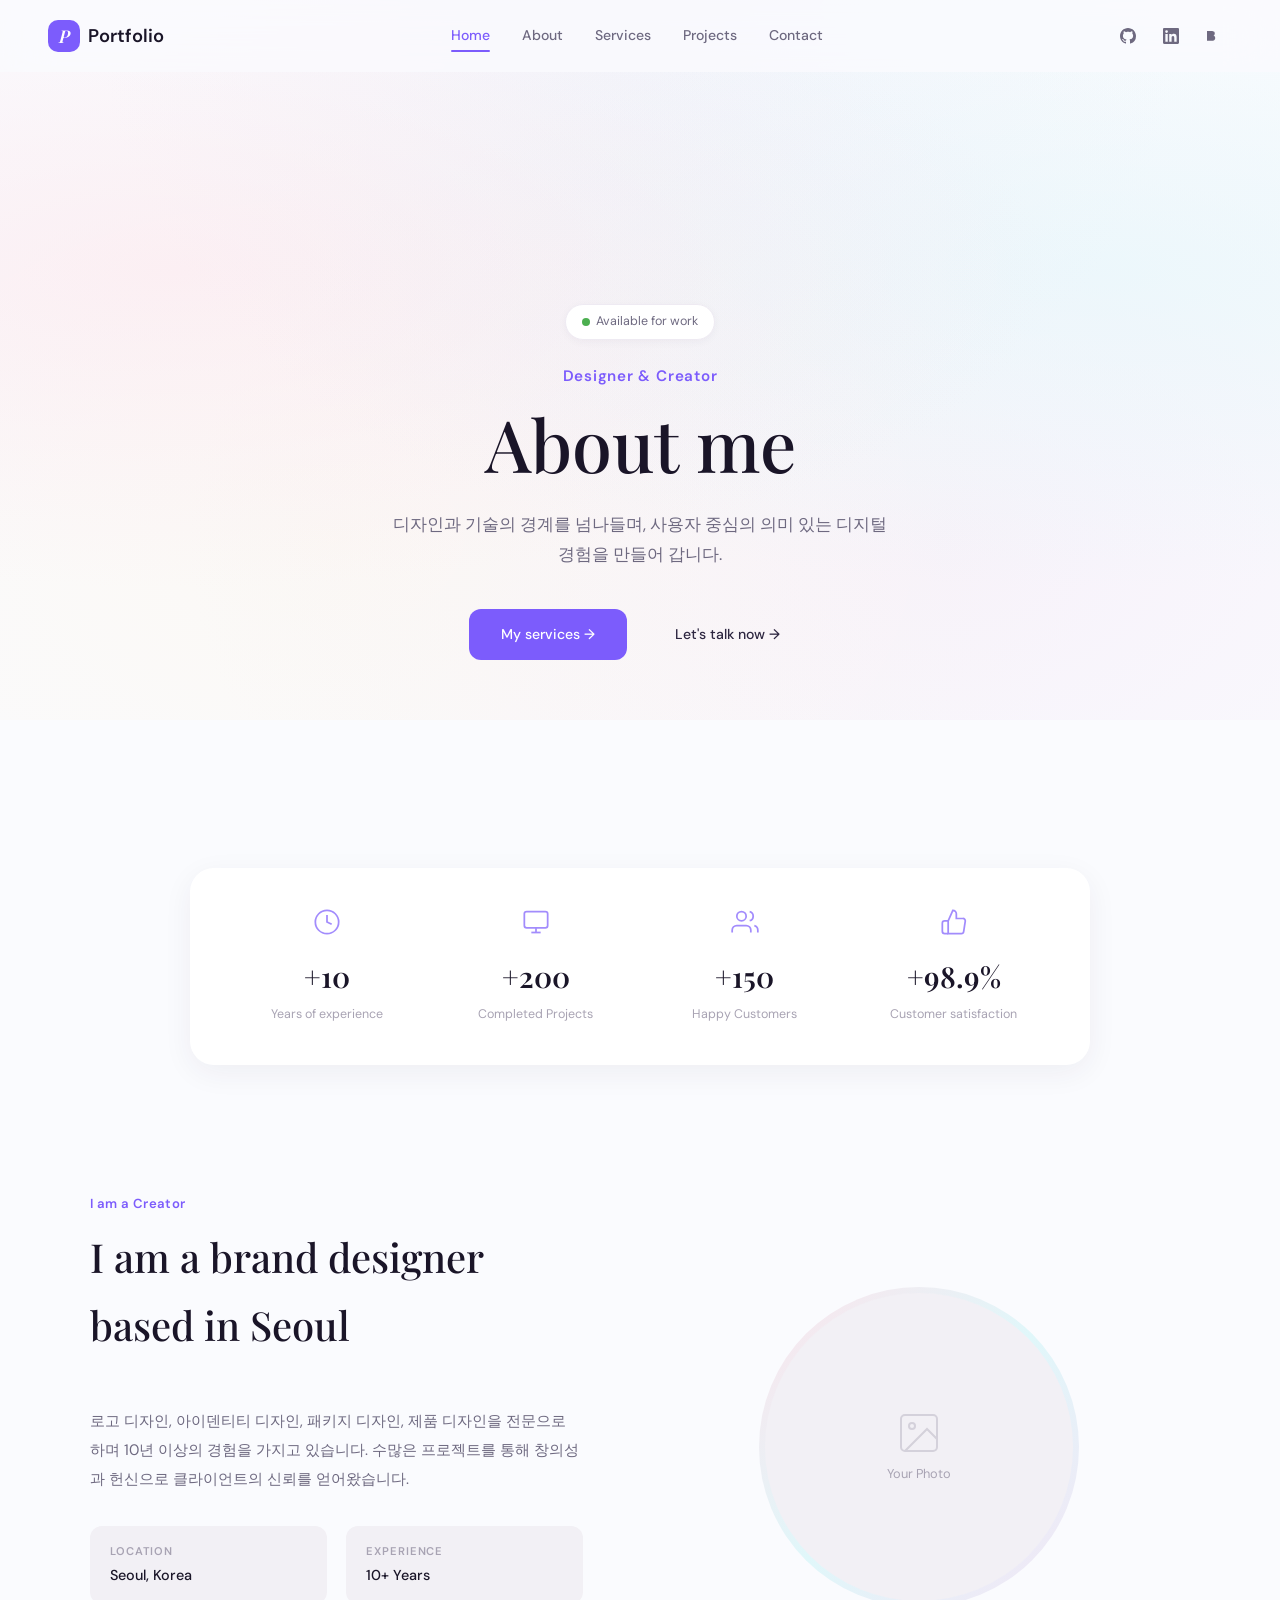
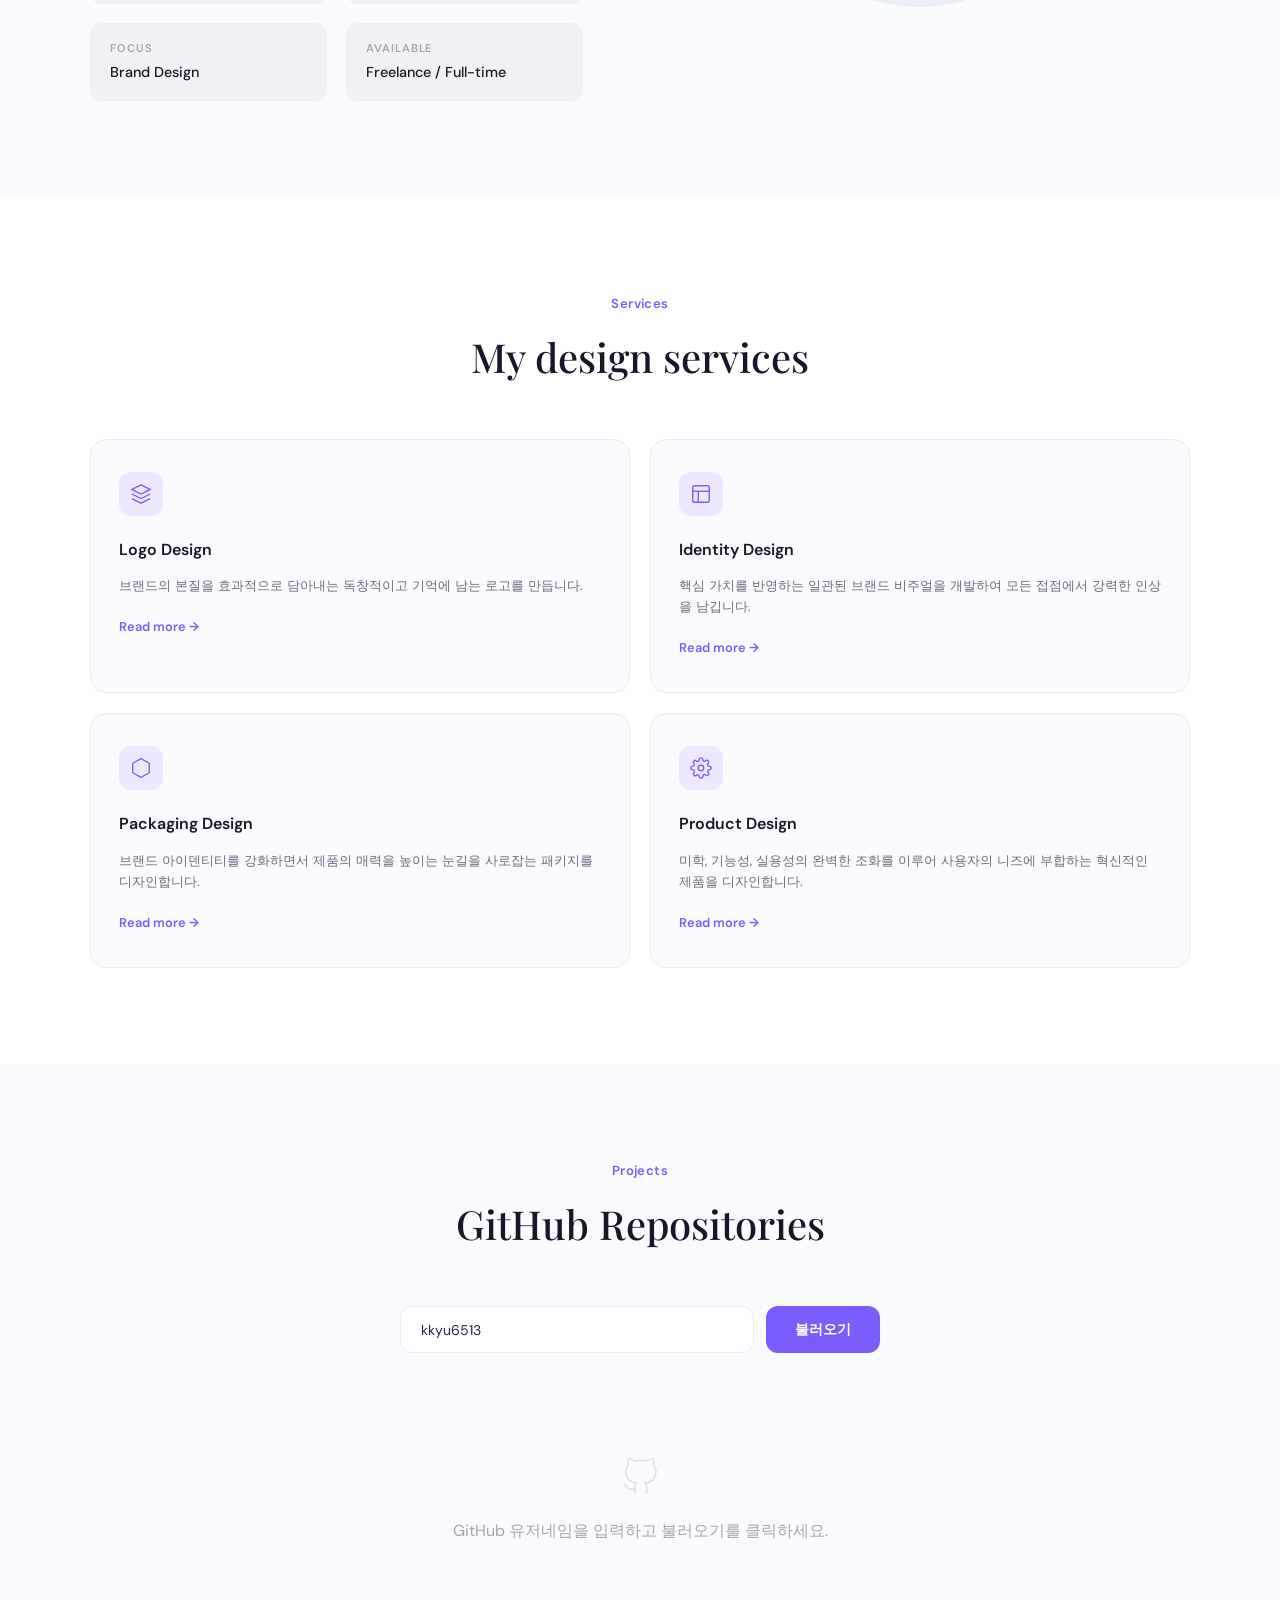
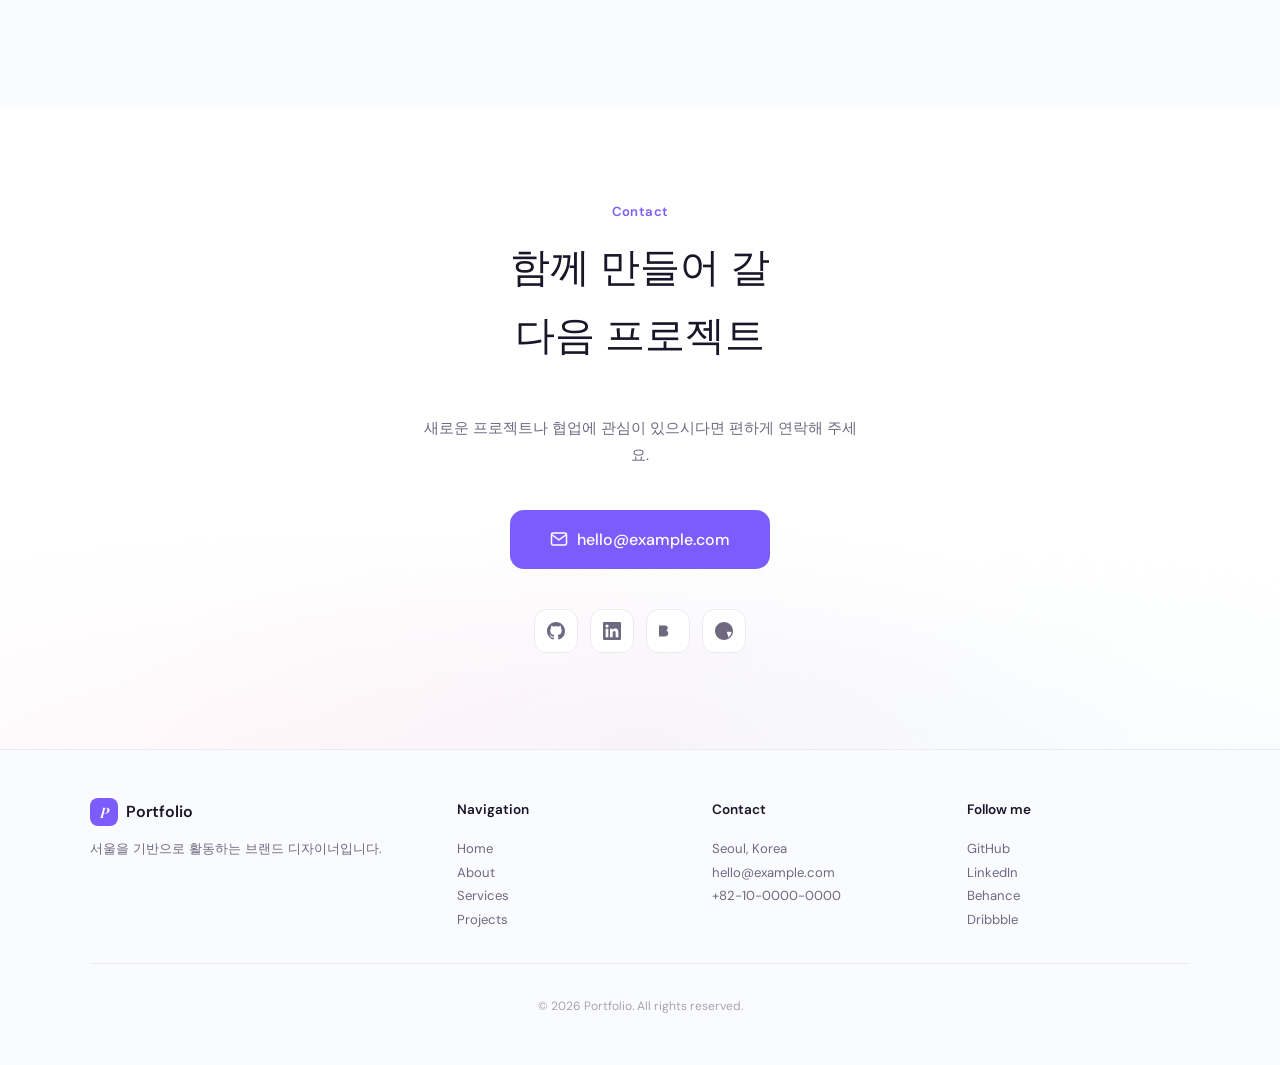
==== commit 09ddc6c8: "Update index.html" ====
--- a/index.html
+++ b/index.html
@@ -224,7 +224,7 @@
       <div class="section-tag">Projects</div>
       <h2 class="section-title">GitHub Repositories</h2>
       <div class="github-input-area">
-        <input type="text" id="githubUsername" placeholder="GitHub 유저네임 입력">
+        <input type="text" id="githubUsername" placeholder="GitHub 유저네임 입력" value="kkyu6513">
         <button onclick="fetchGitHubRepos()">불러오기</button>
       </div>
       <div class="projects-grid" id="projectsGrid">
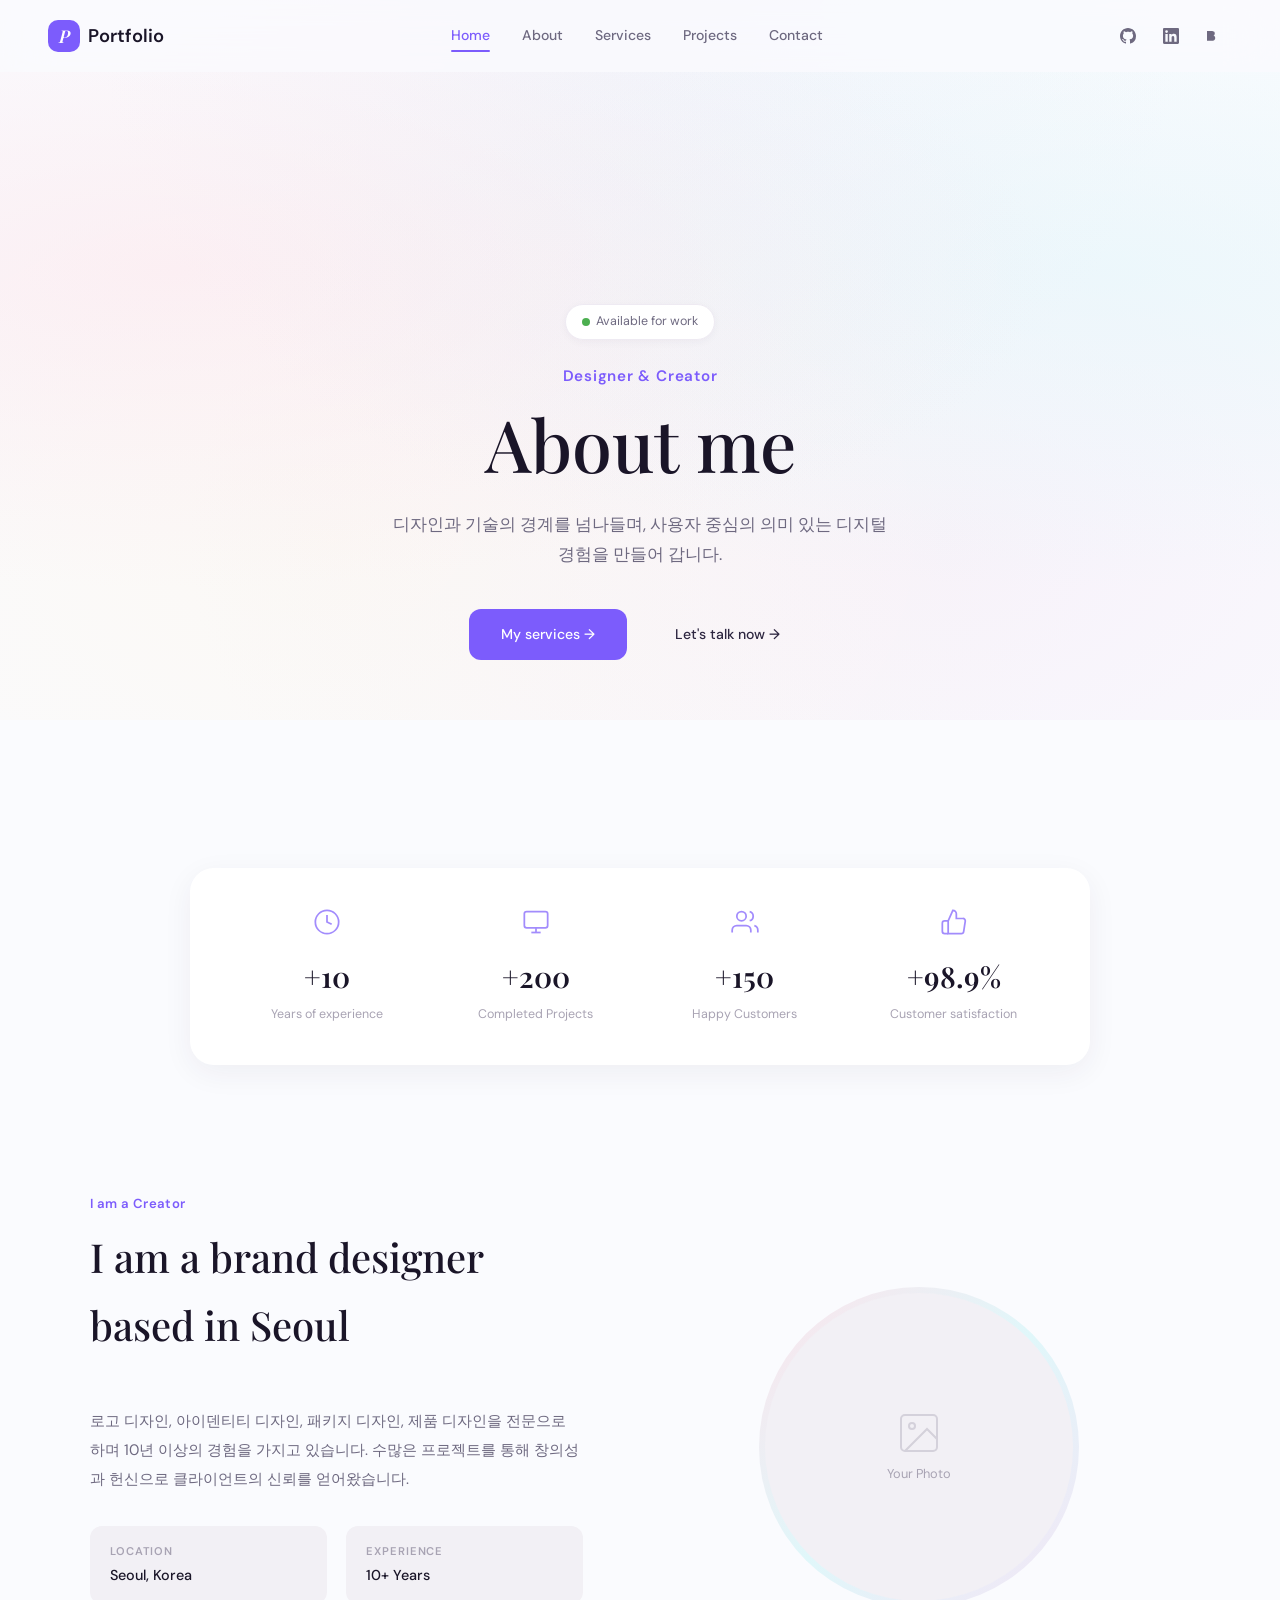
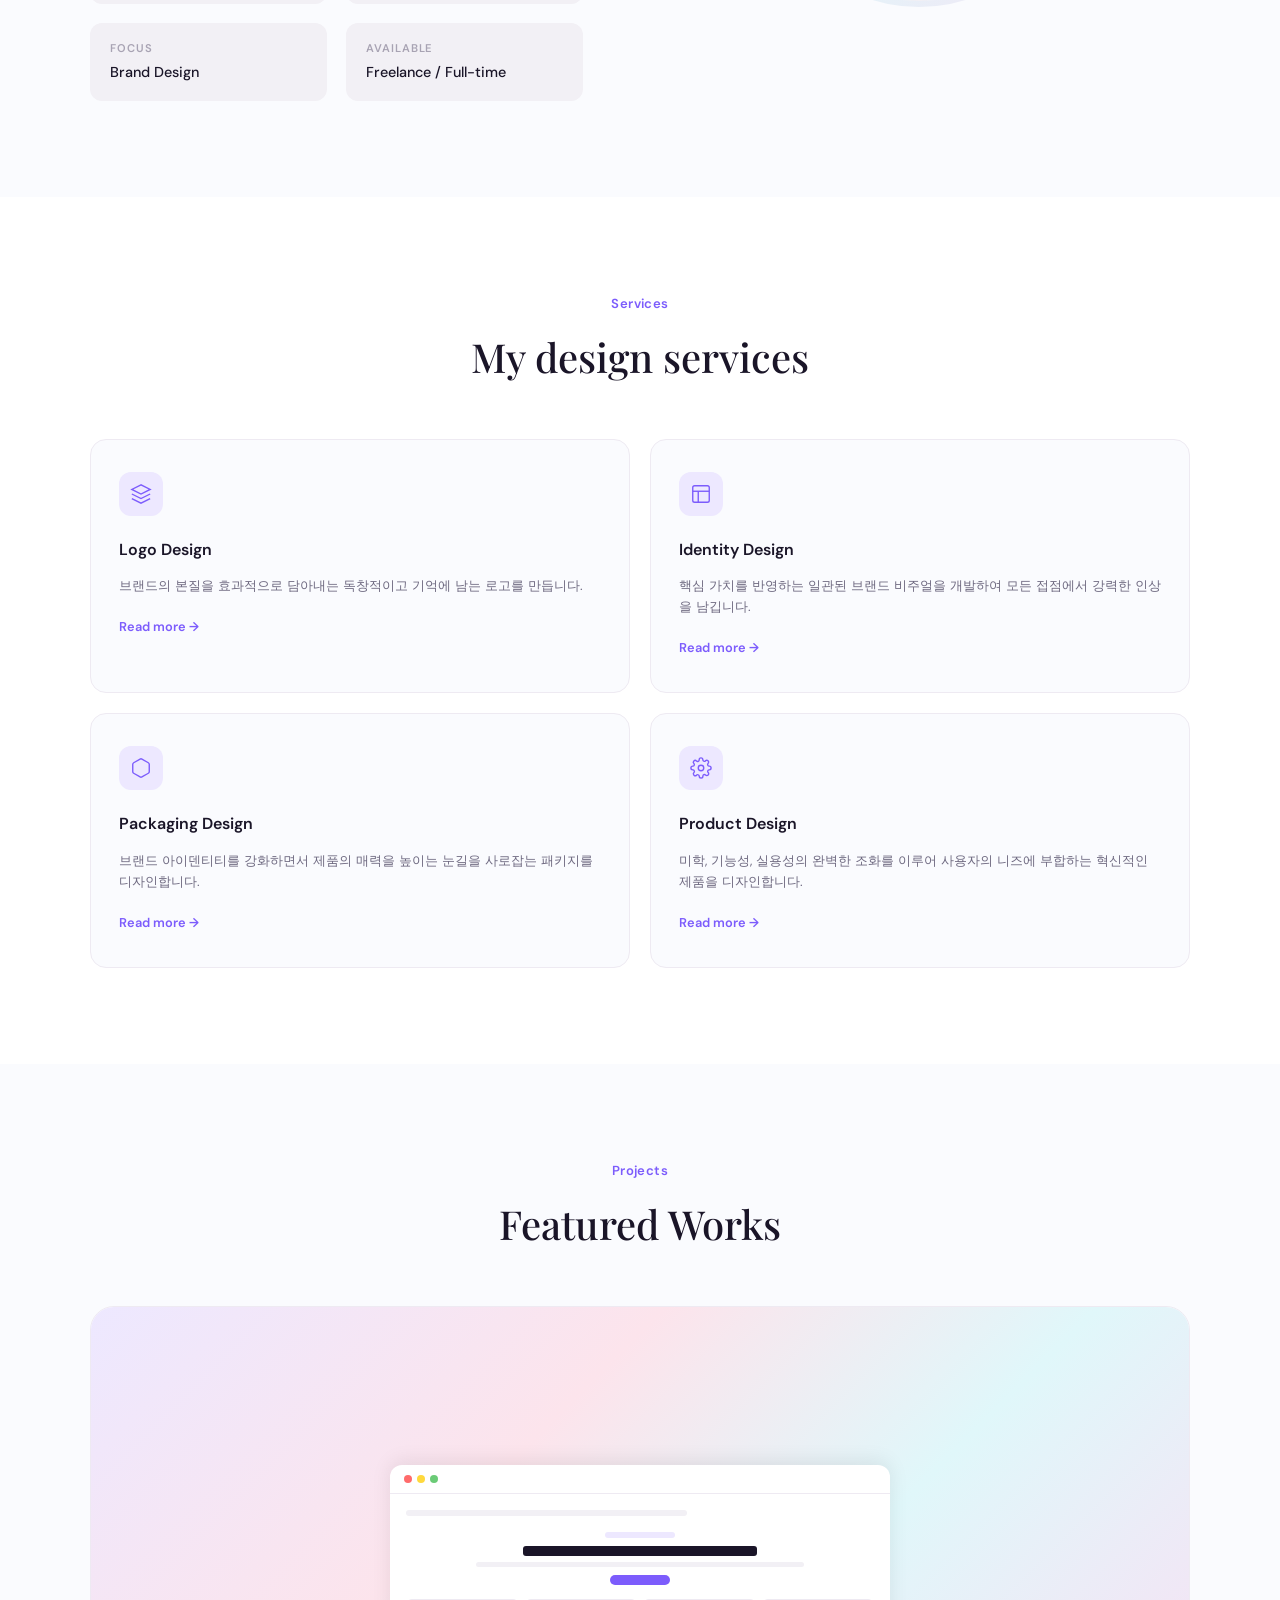
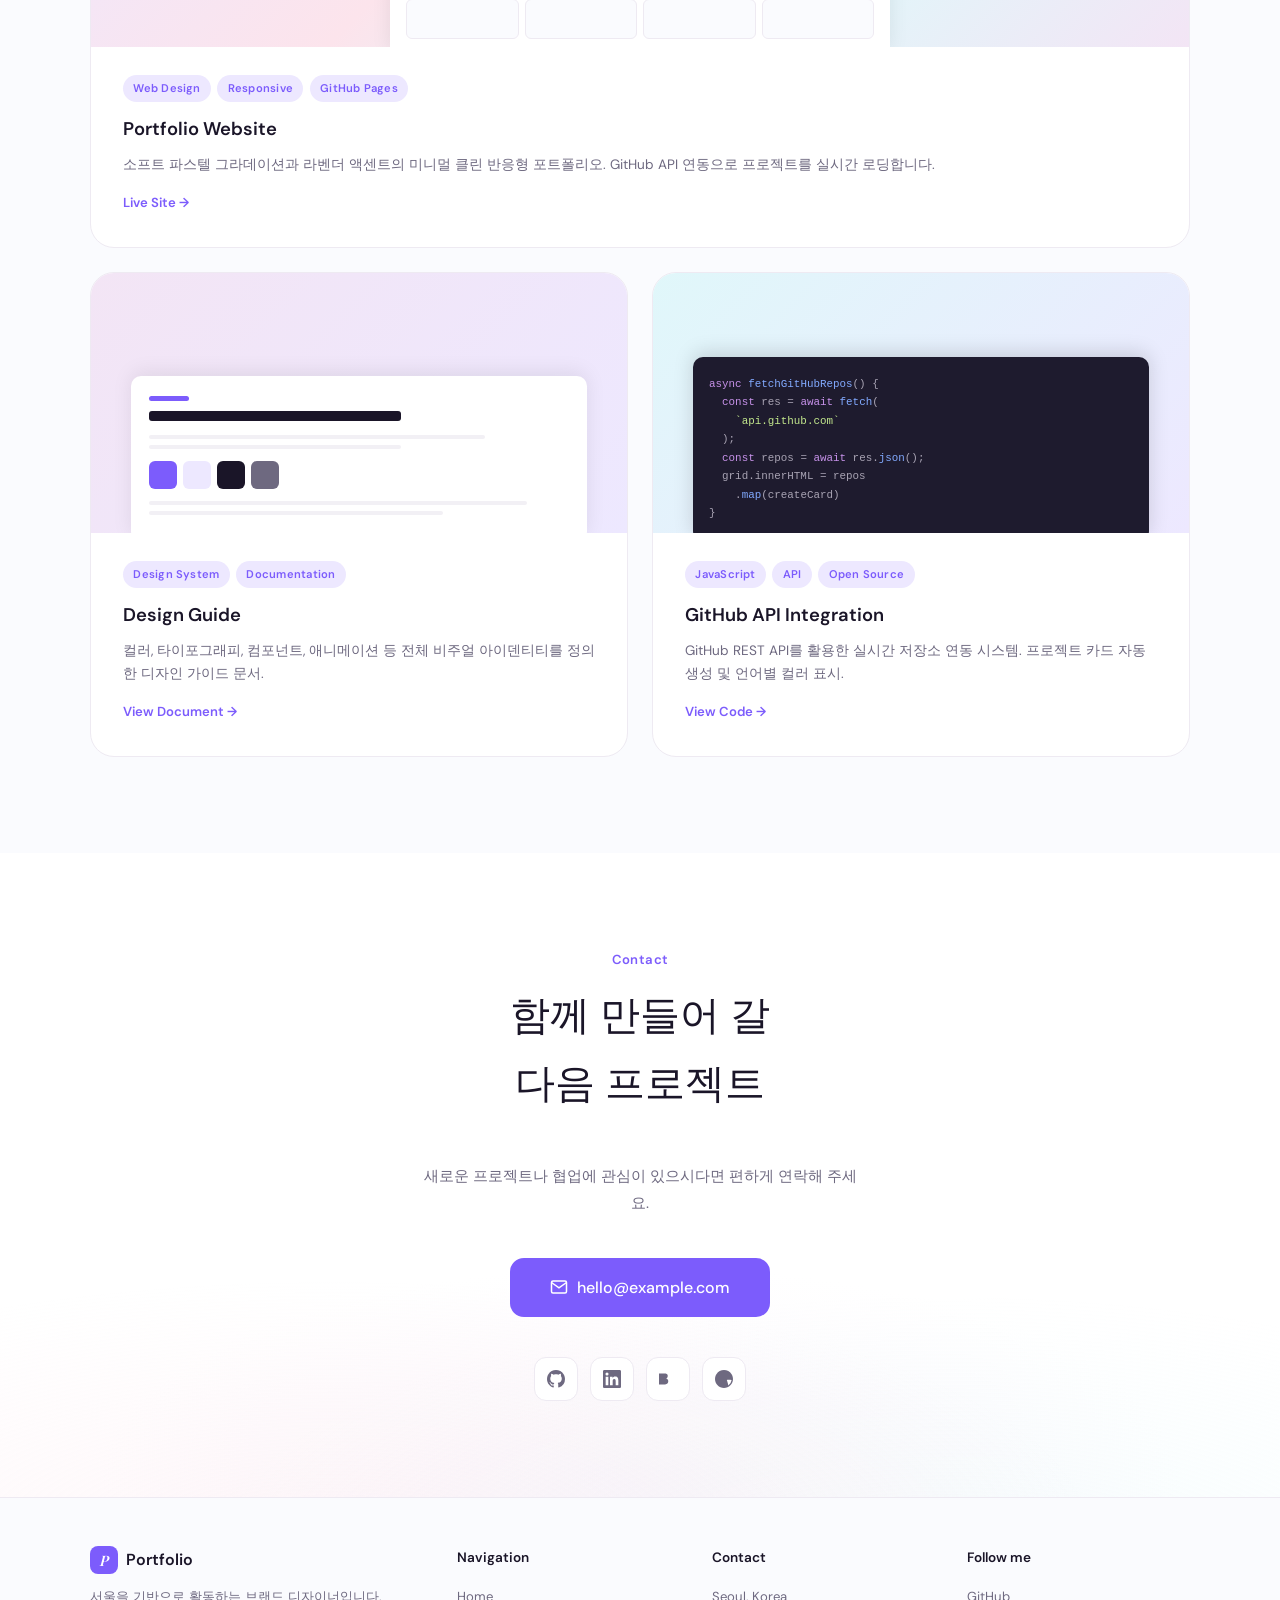
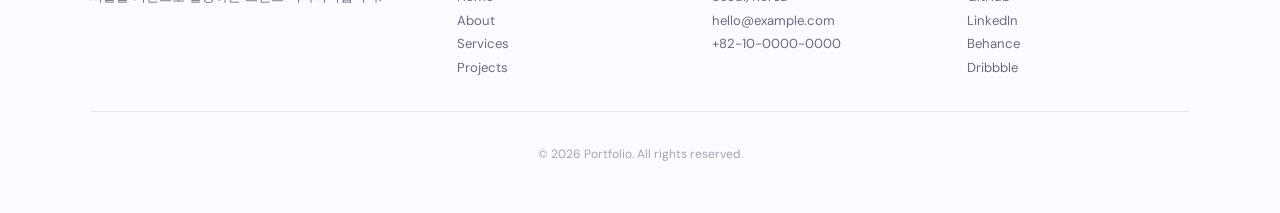
==== commit d529236e: "Update portfolio site and add .gitignore Co-Authored-By: Claude Opus 4.7 (1M context) <noreply@anthr" ====
--- a/index.html
+++ b/index.html
@@ -38,10 +38,10 @@
     </div>
 
     <div class="nav-socials">
-      <a href="#" target="_blank" title="GitHub">
+      <a href="https://github.com/kkyu6513" target="_blank" title="GitHub">
         <svg width="16" height="16" viewBox="0 0 24 24" fill="currentColor"><path d="M12 0C5.37 0 0 5.37 0 12c0 5.31 3.435 9.795 8.205 11.385.6.105.825-.255.825-.57 0-.285-.015-1.23-.015-2.235-3.015.555-3.795-.735-4.035-1.41-.135-.345-.72-1.41-1.23-1.695-.42-.225-1.02-.78-.015-.795.945-.015 1.62.87 1.845 1.23 1.08 1.815 2.805 1.305 3.495.99.105-.78.42-1.305.765-1.605-2.67-.3-5.46-1.335-5.46-5.925 0-1.305.465-2.385 1.23-3.225-.12-.3-.54-1.53.12-3.18 0 0 1.005-.315 3.3 1.23.96-.27 1.98-.405 3-.405s2.04.135 3 .405c2.295-1.56 3.3-1.23 3.3-1.23.66 1.65.24 2.88.12 3.18.765.84 1.23 1.905 1.23 3.225 0 4.605-2.805 5.625-5.475 5.925.435.375.81 1.095.81 2.22 0 1.605-.015 2.895-.015 3.3 0 .315.225.69.825.57A12.02 12.02 0 0024 12c0-6.63-5.37-12-12-12z"/></svg>
       </a>
-      <a href="#" target="_blank" title="LinkedIn">
+      <a href="https://github.com/kkyu6513" target="_blank" title="LinkedIn">
         <svg width="16" height="16" viewBox="0 0 24 24" fill="currentColor"><path d="M20.447 20.452h-3.554v-5.569c0-1.328-.027-3.037-1.852-3.037-1.853 0-2.136 1.445-2.136 2.939v5.667H9.351V9h3.414v1.561h.046c.477-.9 1.637-1.85 3.37-1.85 3.601 0 4.267 2.37 4.267 5.455v6.286zM5.337 7.433a2.062 2.062 0 01-2.063-2.065 2.064 2.064 0 112.063 2.065zm1.782 13.019H3.555V9h3.564v11.452zM22.225 0H1.771C.792 0 0 .774 0 1.729v20.542C0 23.227.792 24 1.771 24h20.451C23.2 24 24 23.227 24 22.271V1.729C24 .774 23.2 0 22.222 0h.003z"/></svg>
       </a>
       <a href="#" target="_blank" title="Behance">
@@ -217,23 +217,110 @@
 
 
   <!-- ═══════════════════════════════════════
-       PROJECTS (GitHub Integration)
+       PROJECTS — Featured Works
   ════════════════════════════════════════ -->
   <section id="projects">
     <div class="container reveal">
       <div class="section-tag">Projects</div>
-      <h2 class="section-title">GitHub Repositories</h2>
-      <div class="github-input-area">
-        <input type="text" id="githubUsername" placeholder="GitHub 유저네임 입력" value="kkyu6513">
-        <button onclick="fetchGitHubRepos()">불러오기</button>
-      </div>
-      <div class="projects-grid" id="projectsGrid">
-        <div class="project-placeholder">
-          <svg width="40" height="40" viewBox="0 0 24 24" fill="none" stroke="currentColor" stroke-width="1" style="opacity:0.3;margin-bottom:0.75rem">
-            <path d="M9 19c-5 1.5-5-2.5-7-3m14 6v-3.87a3.37 3.37 0 00-.94-2.61c3.14-.35 6.44-1.54 6.44-7A5.44 5.44 0 0020 4.77 5.07 5.07 0 0019.91 1S18.73.65 16 2.48a13.38 13.38 0 00-7 0C6.27.65 5.09 1 5.09 1A5.07 5.07 0 005 4.77a5.44 5.44 0 00-1.5 3.78c0 5.42 3.3 6.61 6.44 7A3.37 3.37 0 009 18.13V22"/>
-          </svg>
-          <p>GitHub 유저네임을 입력하고 불러오기를 클릭하세요.</p>
-        </div>
+      <h2 class="section-title">Featured Works</h2>
+
+      <div class="works-grid">
+
+        <!-- Work 1: Portfolio Website -->
+        <a href="https://kkyu6513.github.io/portfolio/" target="_blank" class="work-card work-card--large">
+          <div class="work-thumb" style="background: linear-gradient(135deg, #EDE8FF 0%, #FCE4EC 40%, #E0F7FA 70%, #F3E5F5 100%);">
+            <div class="work-thumb-mockup">
+              <div class="mockup-browser">
+                <div class="mockup-dots"><span></span><span></span><span></span></div>
+                <div class="mockup-content">
+                  <div class="mockup-nav"></div>
+                  <div class="mockup-hero">
+                    <div class="mockup-badge"></div>
+                    <div class="mockup-title"></div>
+                    <div class="mockup-subtitle"></div>
+                    <div class="mockup-btn"></div>
+                  </div>
+                  <div class="mockup-cards">
+                    <div class="mockup-card-sm"></div>
+                    <div class="mockup-card-sm"></div>
+                    <div class="mockup-card-sm"></div>
+                    <div class="mockup-card-sm"></div>
+                  </div>
+                </div>
+              </div>
+            </div>
+          </div>
+          <div class="work-info">
+            <div class="work-tags">
+              <span class="work-tag">Web Design</span>
+              <span class="work-tag">Responsive</span>
+              <span class="work-tag">GitHub Pages</span>
+            </div>
+            <h3>Portfolio Website</h3>
+            <p>소프트 파스텔 그라데이션과 라벤더 액센트의 미니멀 클린 반응형 포트폴리오. GitHub API 연동으로 프로젝트를 실시간 로딩합니다.</p>
+            <span class="work-link">Live Site →</span>
+          </div>
+        </a>
+
+        <!-- Work 2: Design Guide -->
+        <a href="https://github.com/kkyu6513/portfolio/blob/main/docs/design-guide.docx" target="_blank" class="work-card">
+          <div class="work-thumb" style="background: linear-gradient(135deg, #F3E5F5 0%, #EDE8FF 100%);">
+            <div class="work-thumb-mockup">
+              <div class="mockup-doc">
+                <div class="mockup-doc-header"></div>
+                <div class="mockup-doc-title"></div>
+                <div class="mockup-doc-line w80"></div>
+                <div class="mockup-doc-line w60"></div>
+                <div class="mockup-doc-swatch-row">
+                  <div class="mockup-swatch" style="background:#7C5CFC"></div>
+                  <div class="mockup-swatch" style="background:#EDE8FF"></div>
+                  <div class="mockup-swatch" style="background:#1A1528"></div>
+                  <div class="mockup-swatch" style="background:#6E6980"></div>
+                </div>
+                <div class="mockup-doc-line w90"></div>
+                <div class="mockup-doc-line w70"></div>
+              </div>
+            </div>
+          </div>
+          <div class="work-info">
+            <div class="work-tags">
+              <span class="work-tag">Design System</span>
+              <span class="work-tag">Documentation</span>
+            </div>
+            <h3>Design Guide</h3>
+            <p>컬러, 타이포그래피, 컴포넌트, 애니메이션 등 전체 비주얼 아이덴티티를 정의한 디자인 가이드 문서.</p>
+            <span class="work-link">View Document →</span>
+          </div>
+        </a>
+
+        <!-- Work 3: GitHub Integration -->
+        <a href="https://github.com/kkyu6513/portfolio" target="_blank" class="work-card">
+          <div class="work-thumb" style="background: linear-gradient(135deg, #E0F7FA 0%, #EDE8FF 100%);">
+            <div class="work-thumb-mockup">
+              <div class="mockup-code">
+                <div class="code-line"><span class="code-kw">async</span> <span class="code-fn">fetchGitHubRepos</span>() {</div>
+                <div class="code-line">&nbsp;&nbsp;<span class="code-kw">const</span> res = <span class="code-kw">await</span> <span class="code-fn">fetch</span>(</div>
+                <div class="code-line">&nbsp;&nbsp;&nbsp;&nbsp;<span class="code-str">`api.github.com`</span></div>
+                <div class="code-line">&nbsp;&nbsp;);</div>
+                <div class="code-line">&nbsp;&nbsp;<span class="code-kw">const</span> repos = <span class="code-kw">await</span> res.<span class="code-fn">json</span>();</div>
+                <div class="code-line">&nbsp;&nbsp;grid.innerHTML = repos</div>
+                <div class="code-line">&nbsp;&nbsp;&nbsp;&nbsp;.<span class="code-fn">map</span>(createCard)</div>
+                <div class="code-line">}</div>
+              </div>
+            </div>
+          </div>
+          <div class="work-info">
+            <div class="work-tags">
+              <span class="work-tag">JavaScript</span>
+              <span class="work-tag">API</span>
+              <span class="work-tag">Open Source</span>
+            </div>
+            <h3>GitHub API Integration</h3>
+            <p>GitHub REST API를 활용한 실시간 저장소 연동 시스템. 프로젝트 카드 자동 생성 및 언어별 컬러 표시.</p>
+            <span class="work-link">View Code →</span>
+          </div>
+        </a>
+
       </div>
     </div>
   </section>
@@ -255,10 +342,10 @@
         hello@example.com
       </a>
       <div class="contact-socials">
-        <a href="#" target="_blank" title="GitHub">
+        <a href="https://github.com/kkyu6513" target="_blank" title="GitHub">
           <svg width="18" height="18" viewBox="0 0 24 24" fill="currentColor"><path d="M12 0C5.37 0 0 5.37 0 12c0 5.31 3.435 9.795 8.205 11.385.6.105.825-.255.825-.57 0-.285-.015-1.23-.015-2.235-3.015.555-3.795-.735-4.035-1.41-.135-.345-.72-1.41-1.23-1.695-.42-.225-1.02-.78-.015-.795.945-.015 1.62.87 1.845 1.23 1.08 1.815 2.805 1.305 3.495.99.105-.78.42-1.305.765-1.605-2.67-.3-5.46-1.335-5.46-5.925 0-1.305.465-2.385 1.23-3.225-.12-.3-.54-1.53.12-3.18 0 0 1.005-.315 3.3 1.23.96-.27 1.98-.405 3-.405s2.04.135 3 .405c2.295-1.56 3.3-1.23 3.3-1.23.66 1.65.24 2.88.12 3.18.765.84 1.23 1.905 1.23 3.225 0 4.605-2.805 5.625-5.475 5.925.435.375.81 1.095.81 2.22 0 1.605-.015 2.895-.015 3.3 0 .315.225.69.825.57A12.02 12.02 0 0024 12c0-6.63-5.37-12-12-12z"/></svg>
         </a>
-        <a href="#" target="_blank" title="LinkedIn">
+        <a href="https://github.com/kkyu6513" target="_blank" title="LinkedIn">
           <svg width="18" height="18" viewBox="0 0 24 24" fill="currentColor"><path d="M20.447 20.452h-3.554v-5.569c0-1.328-.027-3.037-1.852-3.037-1.853 0-2.136 1.445-2.136 2.939v5.667H9.351V9h3.414v1.561h.046c.477-.9 1.637-1.85 3.37-1.85 3.601 0 4.267 2.37 4.267 5.455v6.286zM5.337 7.433a2.062 2.062 0 01-2.063-2.065 2.064 2.064 0 112.063 2.065zm1.782 13.019H3.555V9h3.564v11.452zM22.225 0H1.771C.792 0 0 .774 0 1.729v20.542C0 23.227.792 24 1.771 24h20.451C23.2 24 24 23.227 24 22.271V1.729C24 .774 23.2 0 22.222 0h.003z"/></svg>
         </a>
         <a href="#" target="_blank" title="Behance">
@@ -299,7 +386,7 @@
       </div>
       <div class="footer-col">
         <h4>Follow me</h4>
-        <a href="#">GitHub</a>
+        <a href="https://github.com/kkyu6513" target="_blank">GitHub</a>
         <a href="#">LinkedIn</a>
         <a href="#">Behance</a>
         <a href="#">Dribbble</a>
--- a/css/style.css
+++ b/css/style.css
@@ -514,158 +514,251 @@
 .read-more:hover { gap: 0.6rem; }
 
 
-/* ─── PROJECTS ─── */
+/* ─── PROJECTS / WORKS ─── */
 #projects { background: var(--bg); }
 
-.github-input-area {
-  display: flex;
-  gap: 0.75rem;
-  margin-bottom: 2.5rem;
-  max-width: 480px;
-  margin-left: auto;
-  margin-right: auto;
-}
-
-.github-input-area input {
-  flex: 1;
-  padding: 0.85rem 1.25rem;
-  border: 1.5px solid var(--border);
-  border-radius: 12px;
-  font-family: var(--sans);
-  font-size: 0.88rem;
-  color: var(--text-primary);
-  background: var(--white);
-  outline: none;
-  transition: border-color 0.3s, box-shadow 0.3s;
-}
-
-.github-input-area input:focus {
-  border-color: var(--accent);
-  box-shadow: 0 0 0 4px rgba(124, 92, 252, 0.1);
-}
-
-.github-input-area input::placeholder { color: var(--mid-gray); }
-
-.github-input-area button {
-  padding: 0.85rem 1.8rem;
-  background: var(--accent);
-  color: var(--white);
-  border: none;
-  border-radius: 12px;
-  font-family: var(--sans);
-  font-size: 0.85rem;
-  font-weight: 600;
-  cursor: pointer;
-  transition: all 0.3s;
-  white-space: nowrap;
-}
-
-.github-input-area button:hover {
-  background: var(--accent-hover);
-  box-shadow: 0 6px 20px rgba(124, 92, 252, 0.3);
-}
-
-.projects-grid {
+.works-grid {
   display: grid;
-  grid-template-columns: repeat(auto-fill, minmax(320px, 1fr));
-  gap: 1.25rem;
-}
-
-.project-card {
+  grid-template-columns: 1fr 1fr;
+  gap: 1.5rem;
+}
+
+.work-card {
   border: 1px solid var(--border);
-  border-radius: var(--radius);
-  padding: 2rem 1.75rem;
-  transition: all 0.4s;
-  display: flex;
-  flex-direction: column;
+  border-radius: var(--radius-lg);
+  overflow: hidden;
   text-decoration: none;
   color: inherit;
   background: var(--white);
-}
-
-.project-card:hover {
+  transition: all 0.5s cubic-bezier(0.16, 1, 0.3, 1);
+  display: flex;
+  flex-direction: column;
+}
+
+.work-card--large {
+  grid-column: 1 / -1;
+}
+
+.work-card:hover {
   border-color: var(--accent);
-  transform: translateY(-4px);
-  box-shadow: var(--shadow-md);
-}
-
-.project-card-top {
-  display: flex;
-  justify-content: space-between;
-  align-items: flex-start;
-  margin-bottom: 1rem;
-}
-
-.project-icon {
-  width: 40px; height: 40px;
+  transform: translateY(-6px);
+  box-shadow: 0 20px 60px rgba(124, 92, 252, 0.1);
+}
+
+.work-thumb {
+  position: relative;
+  padding: 2.5rem 2.5rem 0;
+  min-height: 260px;
+  display: flex;
+  align-items: flex-end;
+  justify-content: center;
+  overflow: hidden;
+}
+
+.work-card--large .work-thumb { min-height: 340px; }
+
+.work-thumb-mockup {
+  width: 100%;
+  max-width: 500px;
+  transform: translateY(8px);
+  transition: transform 0.5s cubic-bezier(0.16, 1, 0.3, 1);
+}
+
+.work-card:hover .work-thumb-mockup { transform: translateY(0); }
+
+/* Browser Mockup */
+.mockup-browser {
+  background: var(--white);
+  border-radius: 12px 12px 0 0;
+  box-shadow: 0 -4px 20px rgba(0,0,0,0.08);
+  overflow: hidden;
+}
+
+.mockup-dots {
+  display: flex;
+  gap: 5px;
+  padding: 10px 14px;
+  border-bottom: 1px solid var(--border);
+}
+
+.mockup-dots span {
+  width: 8px; height: 8px;
+  border-radius: 50%;
+  background: var(--border);
+}
+
+.mockup-dots span:first-child { background: #FF6B6B; }
+.mockup-dots span:nth-child(2) { background: #FFD93D; }
+.mockup-dots span:last-child { background: #6BCB77; }
+
+.mockup-content { padding: 16px; }
+
+.mockup-nav {
+  height: 6px;
+  width: 60%;
+  background: var(--light-gray);
+  border-radius: 3px;
+  margin-bottom: 16px;
+}
+
+.mockup-hero { text-align: center; margin-bottom: 14px; }
+
+.mockup-badge {
+  width: 70px; height: 6px;
   background: var(--accent-light);
-  border-radius: 12px;
-  display: flex;
-  align-items: center;
-  justify-content: center;
+  border-radius: 3px;
+  margin: 0 auto 8px;
+}
+
+.mockup-title {
+  width: 50%;
+  height: 10px;
+  background: var(--text-dark);
+  border-radius: 3px;
+  margin: 0 auto 6px;
+}
+
+.mockup-subtitle {
+  width: 70%;
+  height: 5px;
+  background: var(--light-gray);
+  border-radius: 3px;
+  margin: 0 auto 8px;
+}
+
+.mockup-btn {
+  width: 60px; height: 10px;
+  background: var(--accent);
+  border-radius: 5px;
+  margin: 0 auto;
+}
+
+.mockup-cards {
+  display: grid;
+  grid-template-columns: repeat(4, 1fr);
+  gap: 6px;
+}
+
+.mockup-card-sm {
+  height: 40px;
+  background: var(--bg);
+  border: 1px solid var(--border);
+  border-radius: 6px;
+}
+
+/* Document Mockup */
+.mockup-doc {
+  background: var(--white);
+  border-radius: 10px;
+  box-shadow: 0 -4px 20px rgba(0,0,0,0.08);
+  padding: 20px 18px;
+}
+
+.mockup-doc-header {
+  width: 40px; height: 5px;
+  background: var(--accent);
+  border-radius: 3px;
+  margin-bottom: 10px;
+}
+
+.mockup-doc-title {
+  width: 60%;
+  height: 10px;
+  background: var(--text-dark);
+  border-radius: 3px;
+  margin-bottom: 14px;
+}
+
+.mockup-doc-line {
+  height: 4px;
+  background: var(--light-gray);
+  border-radius: 2px;
+  margin-bottom: 6px;
+}
+
+.mockup-doc-line.w80 { width: 80%; }
+.mockup-doc-line.w60 { width: 60%; }
+.mockup-doc-line.w90 { width: 90%; }
+.mockup-doc-line.w70 { width: 70%; }
+
+.mockup-doc-swatch-row {
+  display: flex;
+  gap: 6px;
+  margin: 12px 0;
+}
+
+.mockup-swatch {
+  width: 28px; height: 28px;
+  border-radius: 6px;
+}
+
+/* Code Mockup */
+.mockup-code {
+  background: #1E1B2E;
+  border-radius: 10px;
+  box-shadow: 0 -4px 20px rgba(0,0,0,0.15);
+  padding: 18px 16px;
+  font-family: 'Consolas', 'Monaco', monospace;
+  font-size: 0.68rem;
+  line-height: 1.7;
+}
+
+.code-line { color: #A8A3B3; }
+.code-kw { color: #C792EA; }
+.code-fn { color: #82AAFF; }
+.code-str { color: #C3E88D; }
+
+/* Work Info */
+.work-info {
+  padding: 1.75rem 2rem 2rem;
+  flex: 1;
+  display: flex;
+  flex-direction: column;
+}
+
+.work-tags {
+  display: flex;
+  flex-wrap: wrap;
+  gap: 0.4rem;
+  margin-bottom: 0.75rem;
+}
+
+.work-tag {
+  font-size: 0.7rem;
+  font-weight: 600;
+  padding: 0.25rem 0.65rem;
+  background: var(--accent-light);
   color: var(--accent);
-}
-
-.project-arrow {
-  color: var(--mid-gray);
-  transition: all 0.3s;
-}
-
-.project-card:hover .project-arrow {
-  color: var(--accent);
-  transform: translate(3px, -3px);
-}
-
-.project-card h3 {
-  font-size: 1.05rem;
+  border-radius: 100px;
+  letter-spacing: 0.02em;
+}
+
+.work-info h3 {
+  font-size: 1.15rem;
   font-weight: 600;
+  color: var(--text-dark);
   margin-bottom: 0.5rem;
-  color: var(--text-dark);
-}
-
-.project-card p {
+}
+
+.work-info p {
   font-size: 0.85rem;
   color: var(--text-secondary);
   line-height: 1.7;
   flex: 1;
-  margin-bottom: 1.25rem;
-}
-
-.project-meta {
-  display: flex;
-  gap: 1rem;
-  align-items: center;
-  font-size: 0.78rem;
-  color: var(--mid-gray);
-}
-
-.project-meta span {
-  display: flex;
+  margin-bottom: 1rem;
+}
+
+.work-link {
+  font-size: 0.82rem;
+  font-weight: 600;
+  color: var(--accent);
+  display: inline-flex;
   align-items: center;
   gap: 0.3rem;
-}
-
-.lang-dot {
-  width: 8px; height: 8px;
-  border-radius: 50%;
-  display: inline-block;
-}
-
-.project-placeholder {
-  text-align: center;
-  padding: 4rem 2rem;
-  color: var(--mid-gray);
-  grid-column: 1 / -1;
-}
-
-.loading-spinner {
-  width: 28px; height: 28px;
-  border: 2.5px solid var(--border);
-  border-top-color: var(--accent);
-  border-radius: 50%;
-  animation: spin 0.8s linear infinite;
-  margin: 0 auto 1rem;
-}
+  transition: gap 0.3s;
+}
+
+.work-card:hover .work-link { gap: 0.6rem; }
 
 
 /* ─── CONTACT ─── */
@@ -880,12 +973,11 @@
   .about-photo { width: 240px; height: 240px; order: -1; }
 
   .skills-grid { grid-template-columns: 1fr; }
-  .projects-grid { grid-template-columns: 1fr; }
-
-  .github-input-area {
-    flex-direction: column;
-    max-width: 100%;
-  }
+  .works-grid { grid-template-columns: 1fr; }
+  .work-card--large { grid-column: 1; }
+  .work-thumb { min-height: 220px; padding: 1.5rem 1.5rem 0; }
+  .work-card--large .work-thumb { min-height: 260px; }
+  .work-info { padding: 1.5rem; }
 
   .footer-grid {
     grid-template-columns: 1fr 1fr;
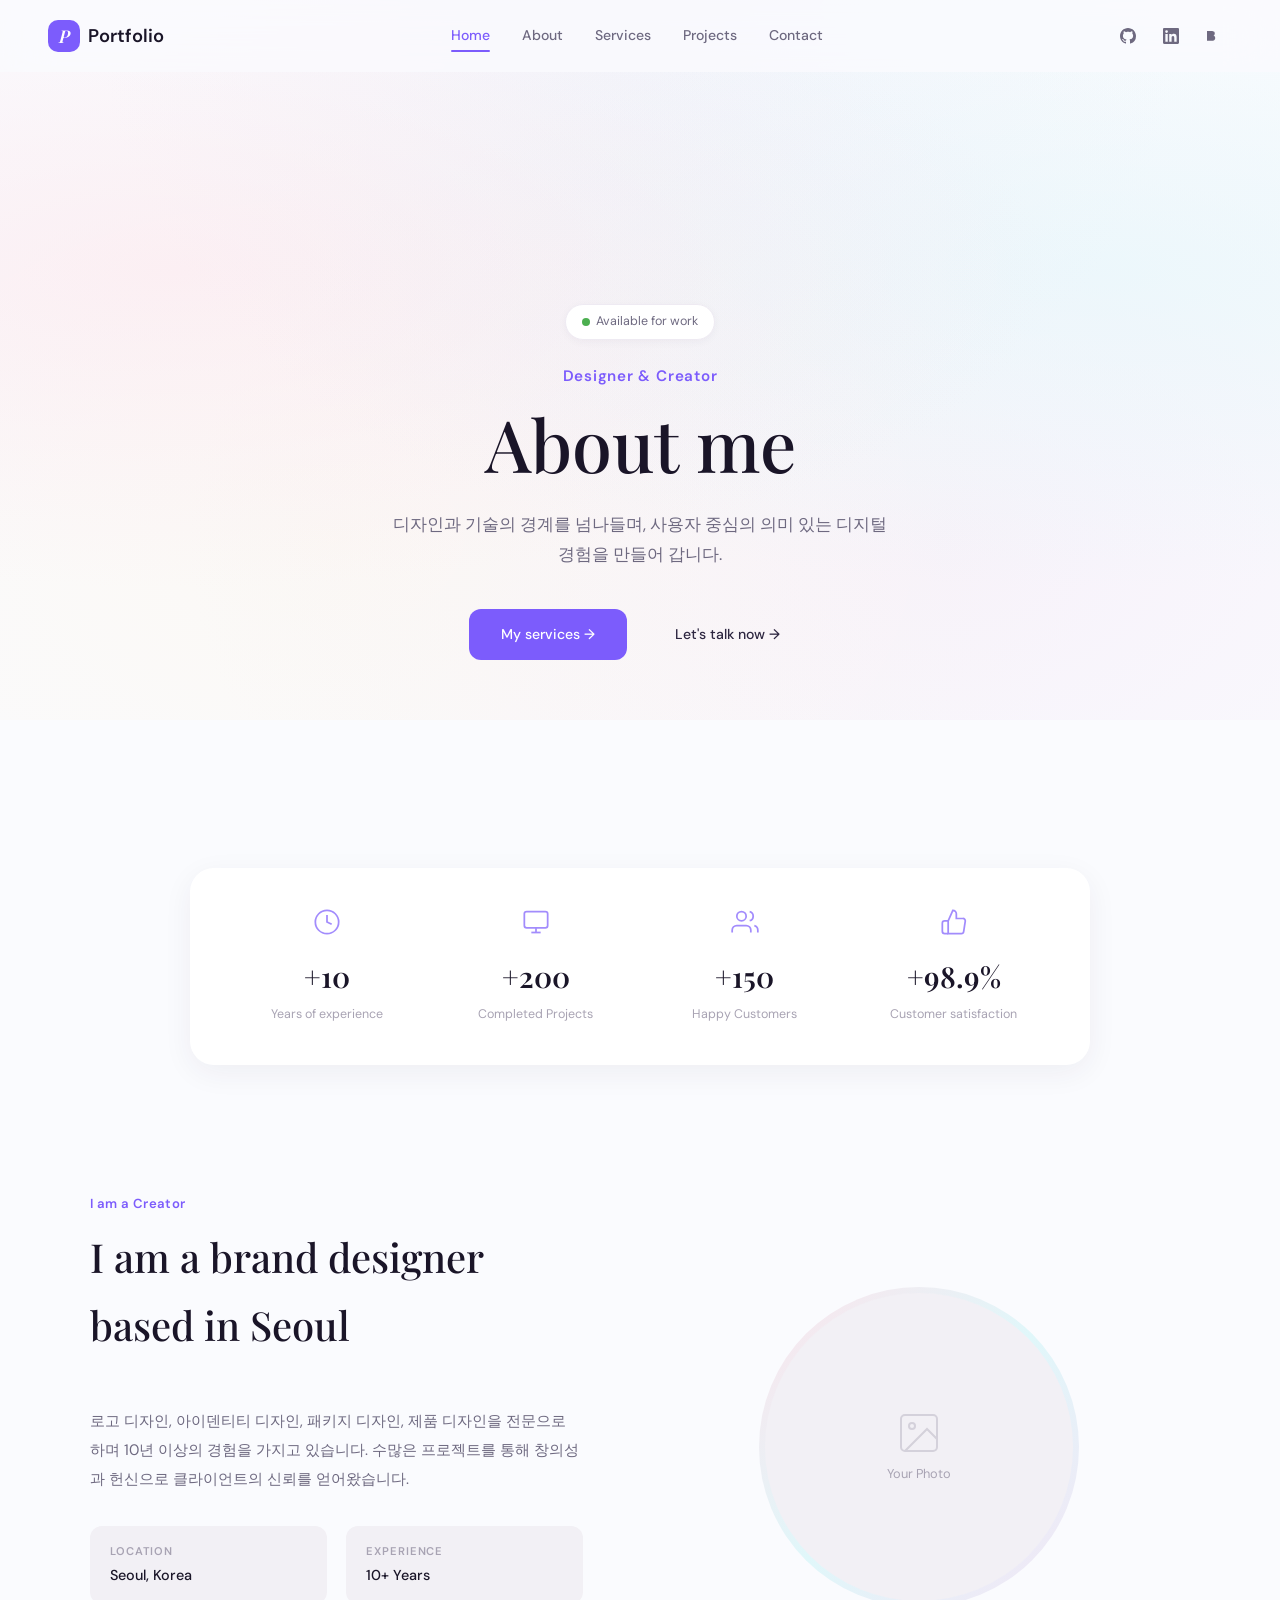
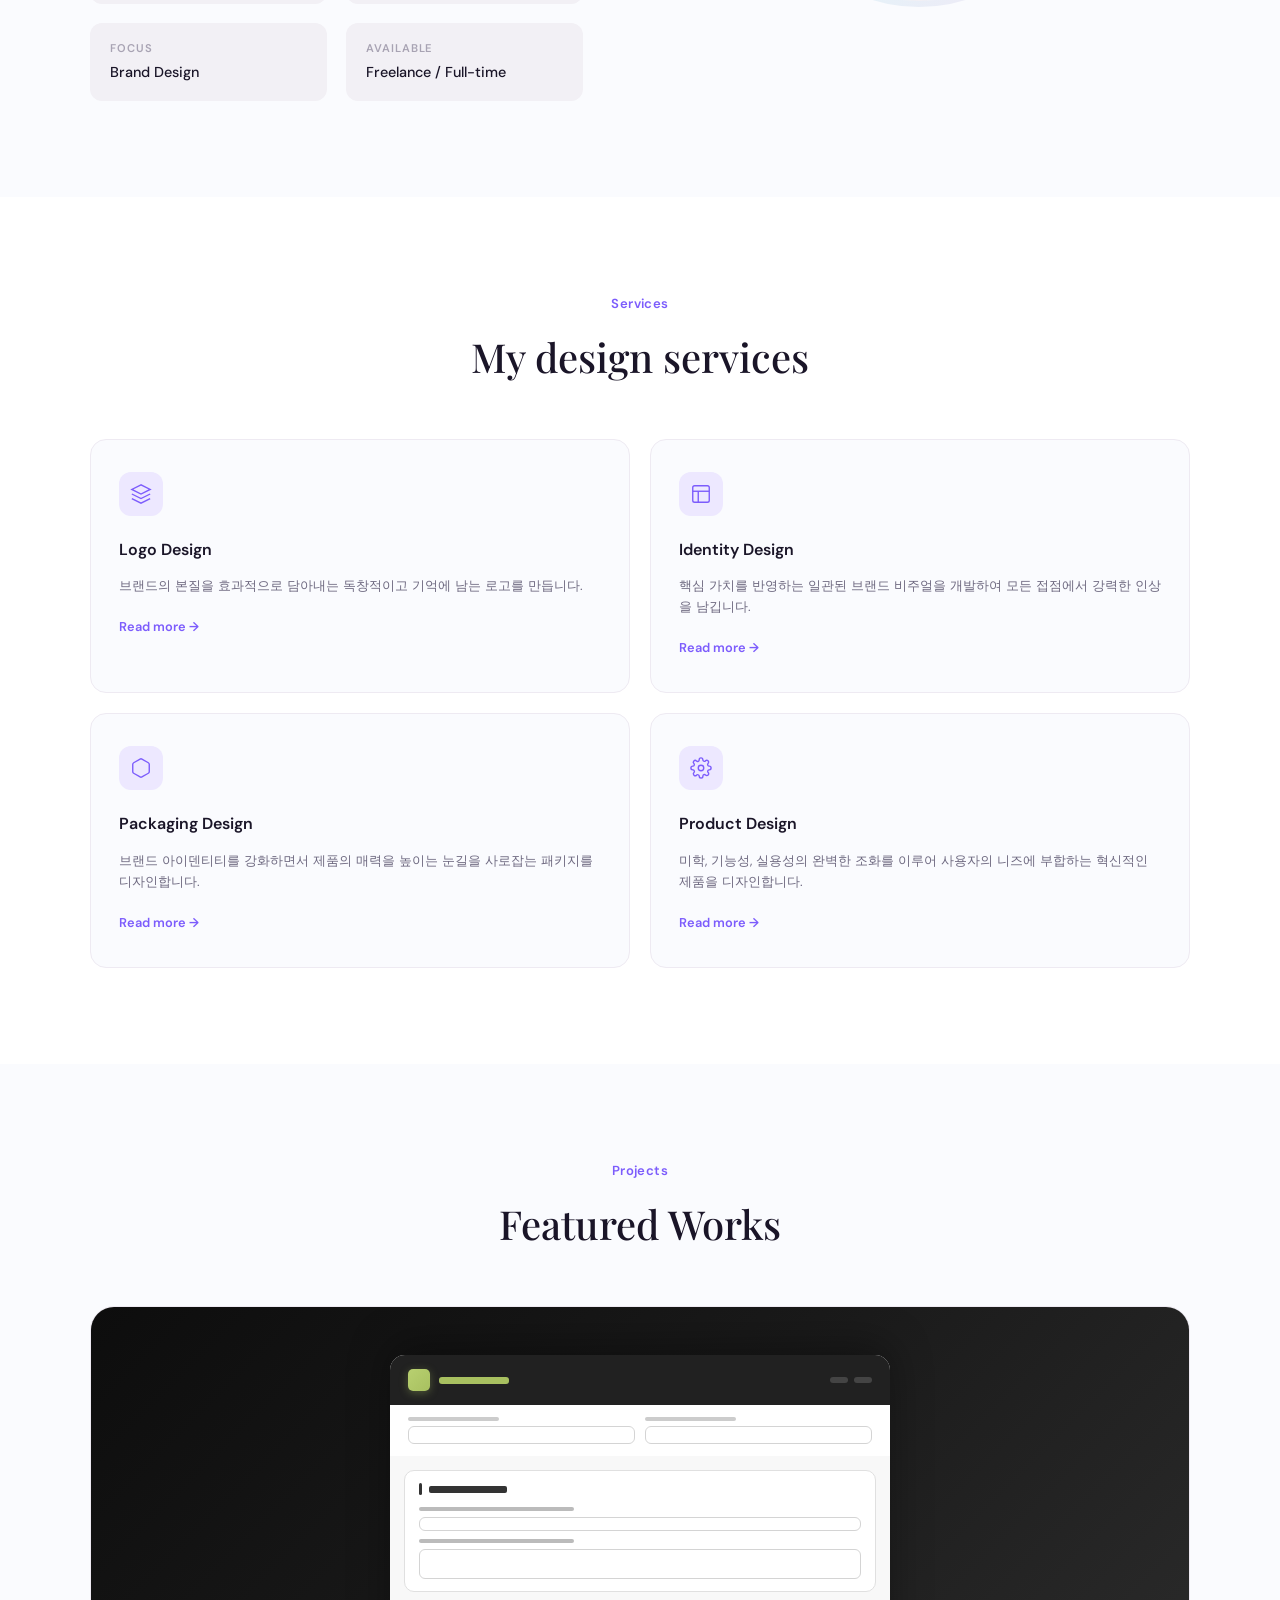
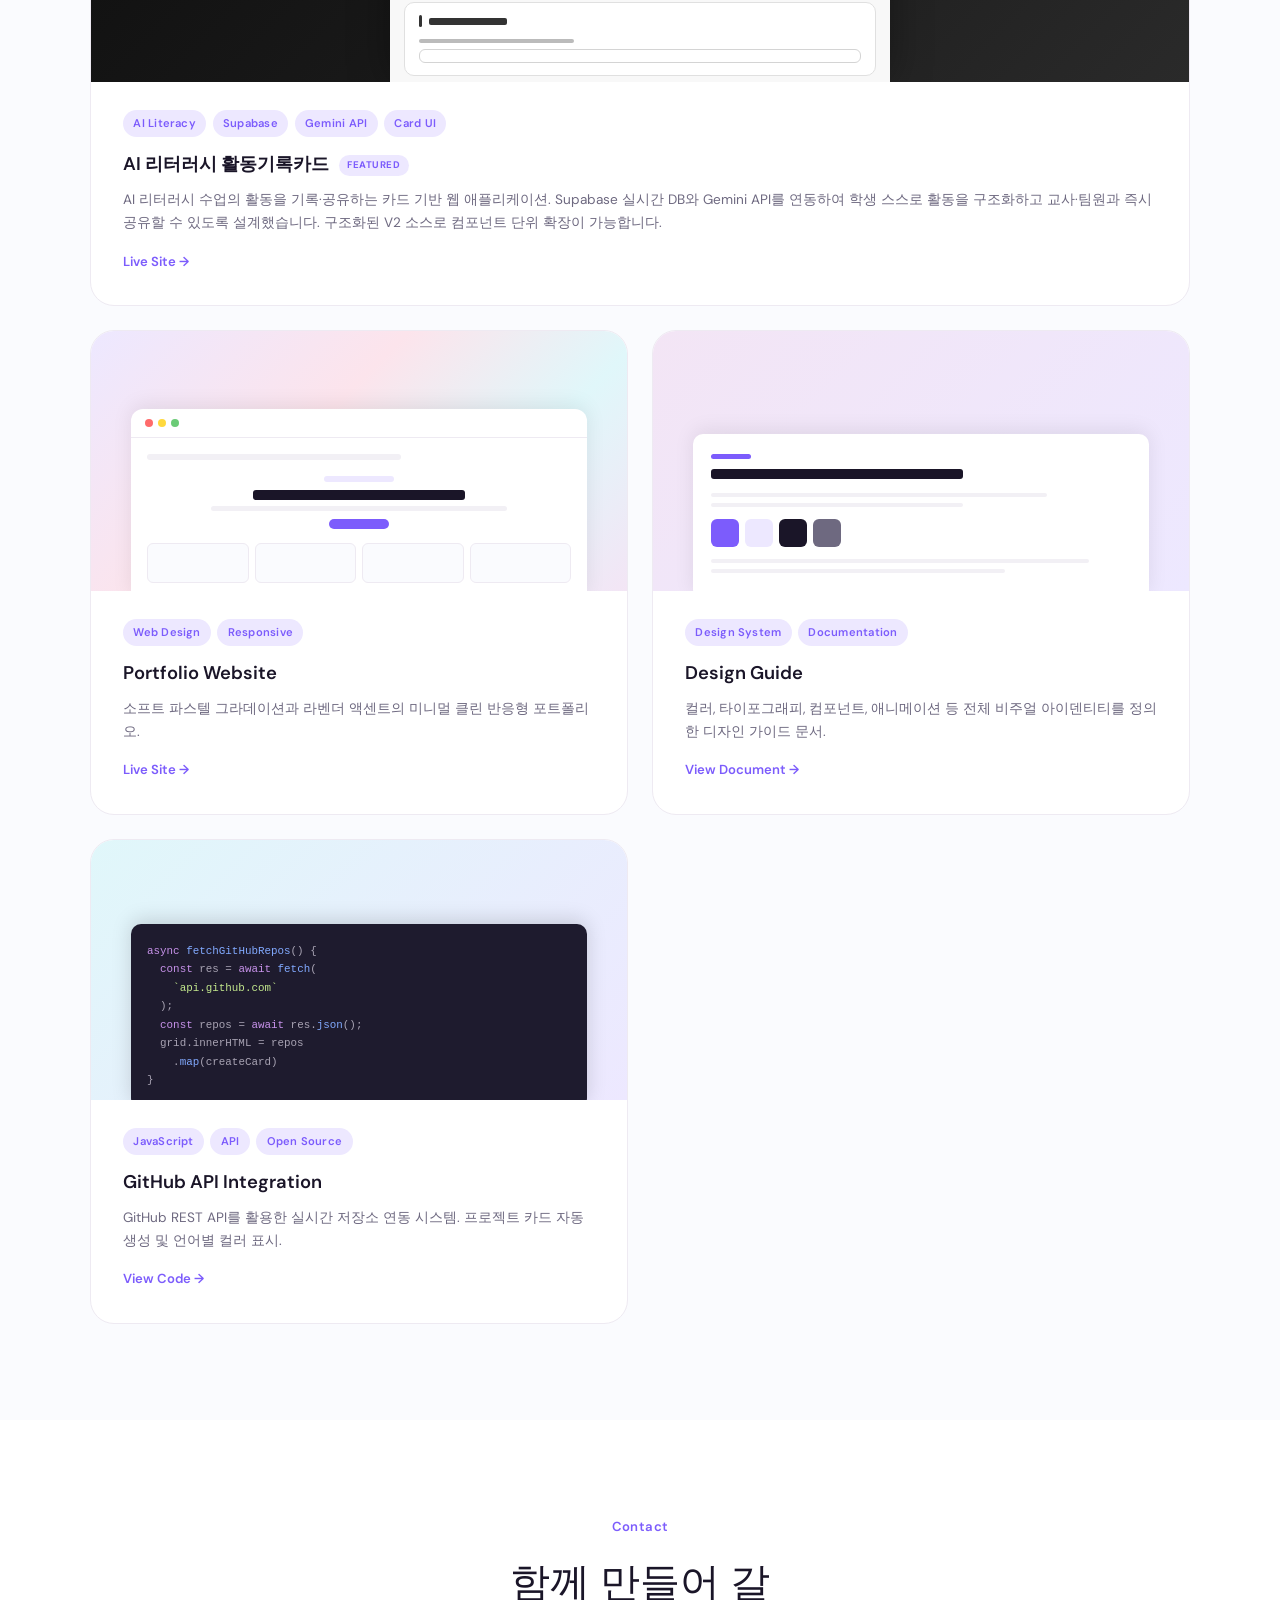
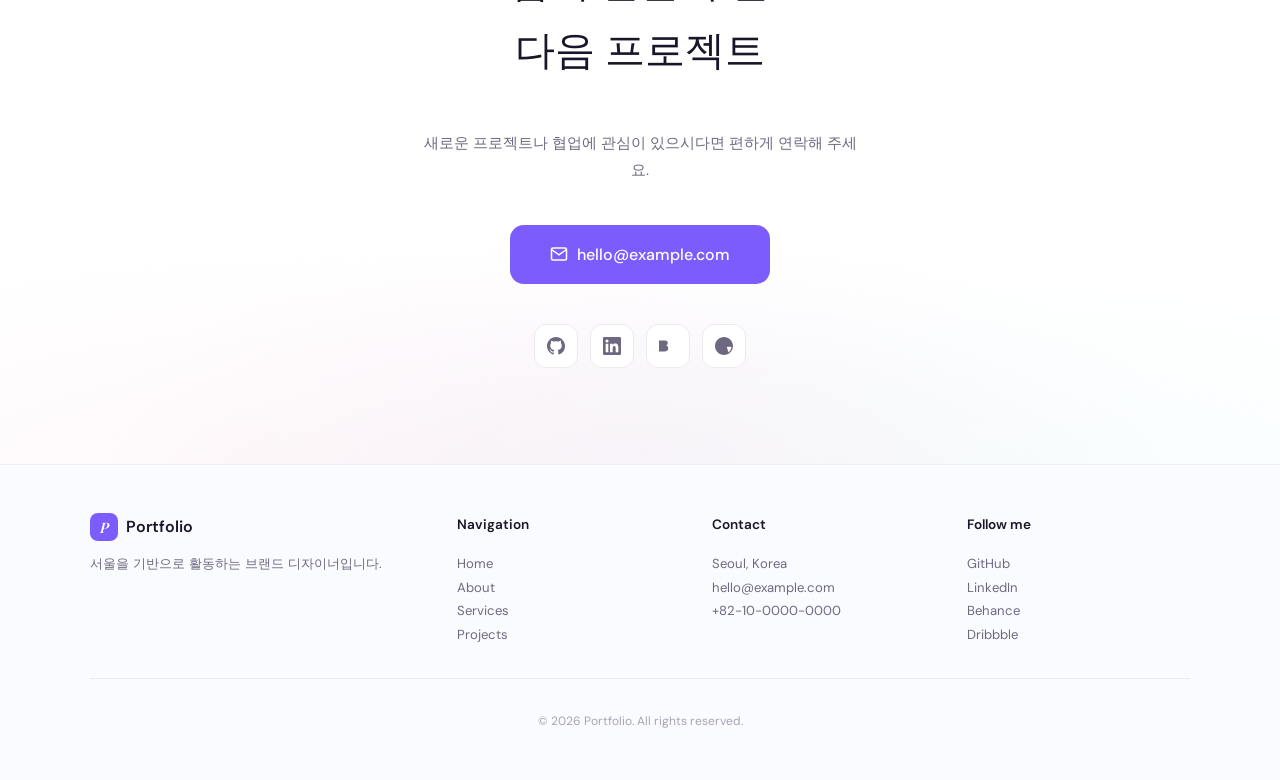
==== commit f30813c4: "Feature UXD2 AI Literacy card project on portfolio Add dedicated featured work card with app-style t" ====
--- a/index.html
+++ b/index.html
@@ -226,8 +226,68 @@
 
       <div class="works-grid">
 
-        <!-- Work 1: Portfolio Website -->
-        <a href="https://kkyu6513.github.io/portfolio/" target="_blank" class="work-card work-card--large">
+        <!-- Work 1: UXD2 AI Literacy Activity Cards (Featured) -->
+        <a href="https://kkyu6513.github.io/UXD2_CARD_V2/" target="_blank" class="work-card work-card--large">
+          <div class="work-thumb" style="background: linear-gradient(135deg, #0d0d0d 0%, #1a1a1a 50%, #2a2a2a 100%);">
+            <div class="work-thumb-mockup">
+              <div class="mockup-ucard-app">
+                <div class="ucard-app-header">
+                  <div class="ucard-app-brand">
+                    <div class="ucard-app-logo"></div>
+                    <div class="ucard-app-brand-label"></div>
+                  </div>
+                  <div class="ucard-app-controls">
+                    <span></span><span></span>
+                  </div>
+                </div>
+                <div class="ucard-app-subheader">
+                  <div class="ucard-app-field">
+                    <div class="ucard-app-flabel"></div>
+                    <div class="ucard-app-fselect"></div>
+                  </div>
+                  <div class="ucard-app-field">
+                    <div class="ucard-app-flabel"></div>
+                    <div class="ucard-app-fselect"></div>
+                  </div>
+                </div>
+                <div class="ucard-app-body">
+                  <div class="ucard-sec">
+                    <div class="ucard-sec-title">
+                      <div class="ucard-sec-title-bar"></div>
+                      <div class="ucard-sec-title-text"></div>
+                    </div>
+                    <div class="ucard-field-label"></div>
+                    <div class="ucard-input"></div>
+                    <div class="ucard-field-label"></div>
+                    <div class="ucard-textarea"></div>
+                  </div>
+                  <div class="ucard-sec">
+                    <div class="ucard-sec-title">
+                      <div class="ucard-sec-title-bar"></div>
+                      <div class="ucard-sec-title-text"></div>
+                    </div>
+                    <div class="ucard-field-label"></div>
+                    <div class="ucard-input"></div>
+                  </div>
+                </div>
+              </div>
+            </div>
+          </div>
+          <div class="work-info">
+            <div class="work-tags">
+              <span class="work-tag">AI Literacy</span>
+              <span class="work-tag">Supabase</span>
+              <span class="work-tag">Gemini API</span>
+              <span class="work-tag">Card UI</span>
+            </div>
+            <h3>AI 리터러시 활동기록카드 <span class="work-badge-new">Featured</span></h3>
+            <p>AI 리터러시 수업의 활동을 기록·공유하는 카드 기반 웹 애플리케이션. Supabase 실시간 DB와 Gemini API를 연동하여 학생 스스로 활동을 구조화하고 교사·팀원과 즉시 공유할 수 있도록 설계했습니다. 구조화된 V2 소스로 컴포넌트 단위 확장이 가능합니다.</p>
+            <span class="work-link">Live Site →</span>
+          </div>
+        </a>
+
+        <!-- Work 2: Portfolio Website -->
+        <a href="https://kkyu6513.github.io/portfolio/" target="_blank" class="work-card">
           <div class="work-thumb" style="background: linear-gradient(135deg, #EDE8FF 0%, #FCE4EC 40%, #E0F7FA 70%, #F3E5F5 100%);">
             <div class="work-thumb-mockup">
               <div class="mockup-browser">
@@ -254,10 +314,9 @@
             <div class="work-tags">
               <span class="work-tag">Web Design</span>
               <span class="work-tag">Responsive</span>
-              <span class="work-tag">GitHub Pages</span>
             </div>
             <h3>Portfolio Website</h3>
-            <p>소프트 파스텔 그라데이션과 라벤더 액센트의 미니멀 클린 반응형 포트폴리오. GitHub API 연동으로 프로젝트를 실시간 로딩합니다.</p>
+            <p>소프트 파스텔 그라데이션과 라벤더 액센트의 미니멀 클린 반응형 포트폴리오.</p>
             <span class="work-link">Live Site →</span>
           </div>
         </a>
--- a/css/style.css
+++ b/css/style.css
@@ -708,6 +708,151 @@
 .code-fn { color: #82AAFF; }
 .code-str { color: #C3E88D; }
 
+/* UXD2 Card App Mockup — matches real app (dark header + light body) */
+.mockup-ucard-app {
+  background: #F8F8F8;
+  border-radius: 15px 15px 0 0;
+  box-shadow: 0 -10px 40px rgba(0,0,0,0.35);
+  overflow: hidden;
+}
+
+.ucard-app-header {
+  background: #212121;
+  padding: 14px 18px;
+  display: flex;
+  align-items: center;
+  justify-content: space-between;
+}
+
+.ucard-app-brand {
+  display: flex;
+  align-items: center;
+  gap: 9px;
+}
+
+.ucard-app-logo {
+  width: 22px; height: 22px;
+  border-radius: 5px;
+  background: linear-gradient(135deg, #b8d070, #a8c060);
+  box-shadow: 0 2px 8px rgba(168,192,96,0.35);
+}
+
+.ucard-app-brand-label {
+  width: 70px; height: 7px;
+  border-radius: 3px;
+  background: #a8c060;
+}
+
+.ucard-app-controls {
+  display: flex;
+  gap: 6px;
+}
+
+.ucard-app-controls span {
+  width: 18px; height: 6px;
+  border-radius: 3px;
+  background: #444;
+}
+
+.ucard-app-subheader {
+  background: #ffffff;
+  padding: 12px 18px;
+  display: grid;
+  grid-template-columns: 1fr 1fr;
+  gap: 10px;
+}
+
+.ucard-app-field {
+  display: flex;
+  flex-direction: column;
+  gap: 5px;
+}
+
+.ucard-app-flabel {
+  width: 40%; height: 4px;
+  background: #ccc;
+  border-radius: 2px;
+}
+
+.ucard-app-fselect {
+  height: 18px;
+  background: #ffffff;
+  border: 1px solid #d4d4d4;
+  border-radius: 6px;
+}
+
+.ucard-app-body {
+  background: #F8F8F8;
+  padding: 14px;
+  display: flex;
+  flex-direction: column;
+  gap: 10px;
+}
+
+.ucard-sec {
+  background: #ffffff;
+  border: 0.5px solid #e0e0e0;
+  border-radius: 10px;
+  padding: 12px 14px;
+  display: flex;
+  flex-direction: column;
+  gap: 6px;
+}
+
+.ucard-sec-title {
+  display: flex;
+  align-items: center;
+  gap: 7px;
+  margin-bottom: 4px;
+}
+
+.ucard-sec-title-bar {
+  width: 3px; height: 12px;
+  background: #333;
+  border-radius: 2px;
+}
+
+.ucard-sec-title-text {
+  width: 78px; height: 7px;
+  background: #333;
+  border-radius: 2px;
+}
+
+.ucard-field-label {
+  width: 35%; height: 4px;
+  background: #bbb;
+  border-radius: 2px;
+  margin-top: 2px;
+}
+
+.ucard-input {
+  height: 14px;
+  background: #ffffff;
+  border: 1px solid #d4d4d4;
+  border-radius: 6px;
+}
+
+.ucard-textarea {
+  height: 30px;
+  background: #ffffff;
+  border: 1px solid #d4d4d4;
+  border-radius: 6px;
+}
+
+.work-badge-new {
+  display: inline-block;
+  margin-left: 6px;
+  font-size: 0.6rem;
+  font-weight: 700;
+  letter-spacing: 0.06em;
+  text-transform: uppercase;
+  color: var(--accent);
+  background: var(--accent-light);
+  padding: 2px 8px;
+  border-radius: 100px;
+  vertical-align: middle;
+}
+
 /* Work Info */
 .work-info {
   padding: 1.75rem 2rem 2rem;
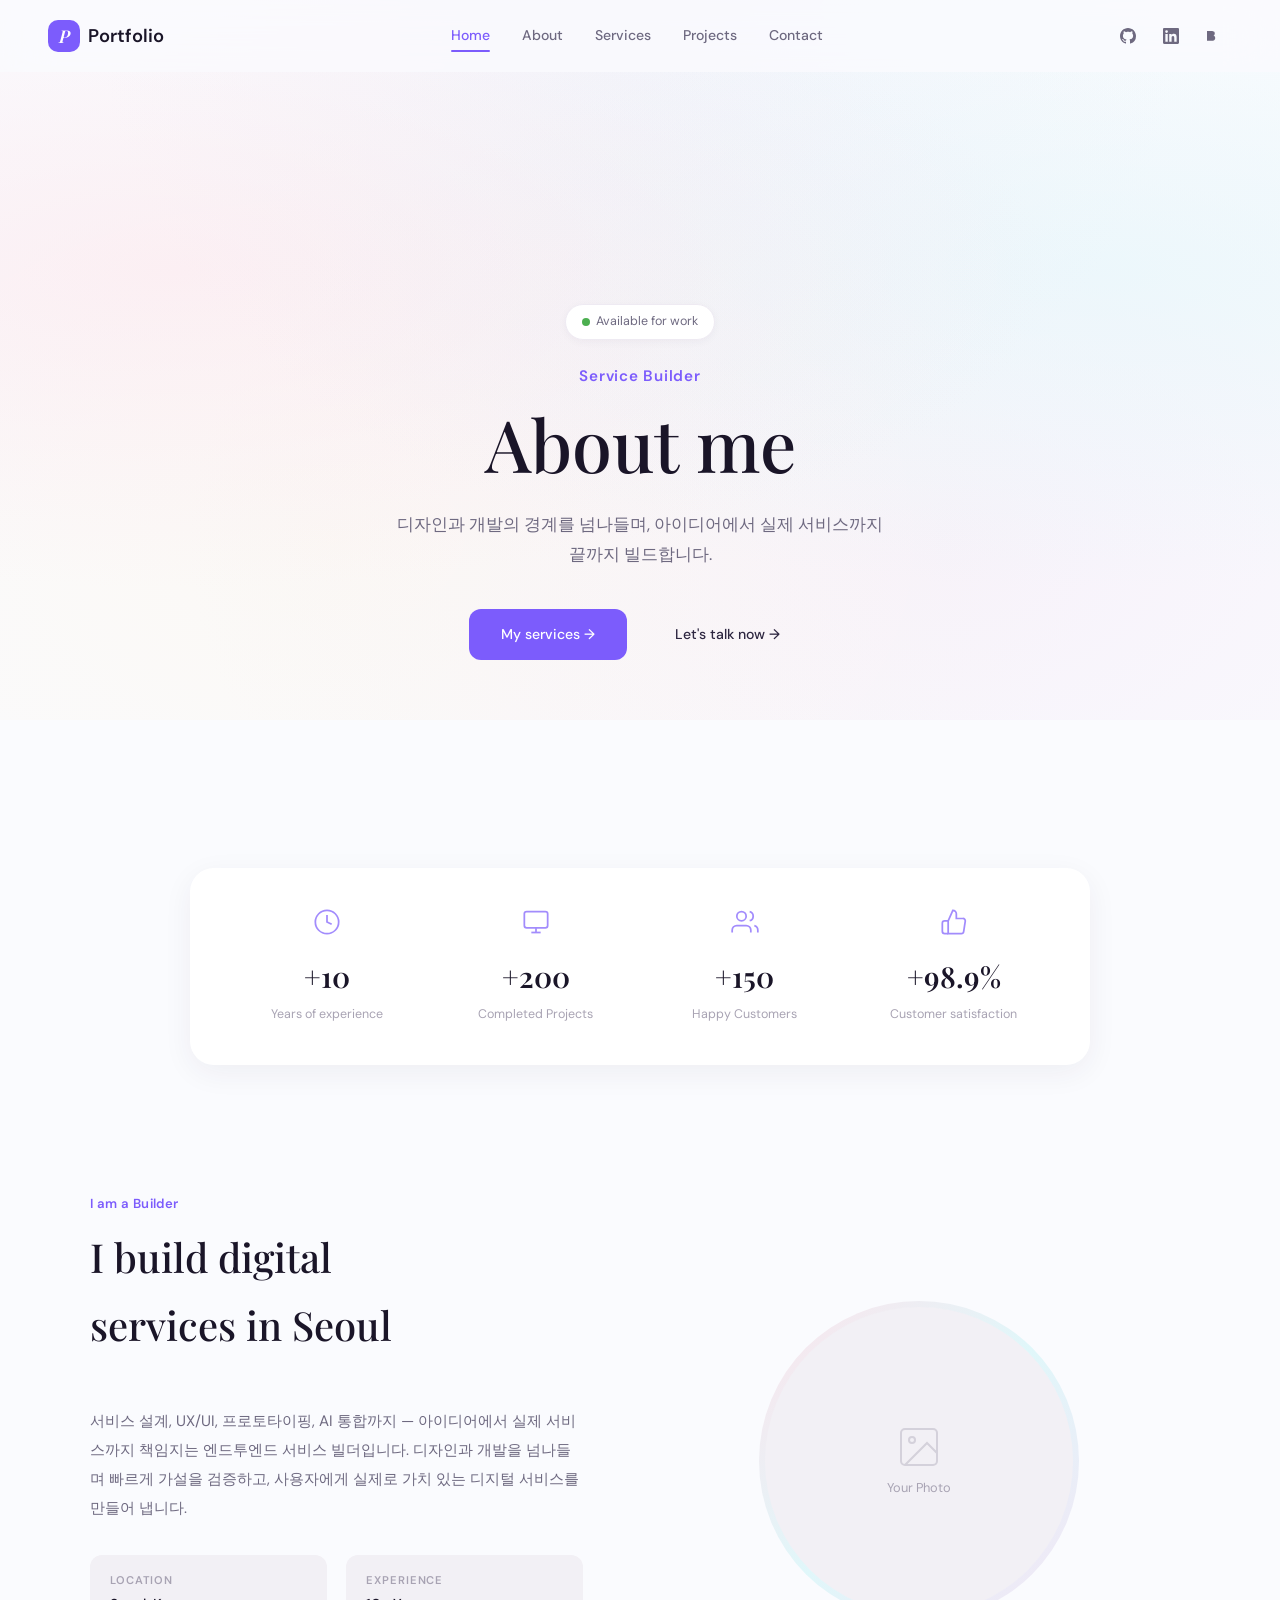
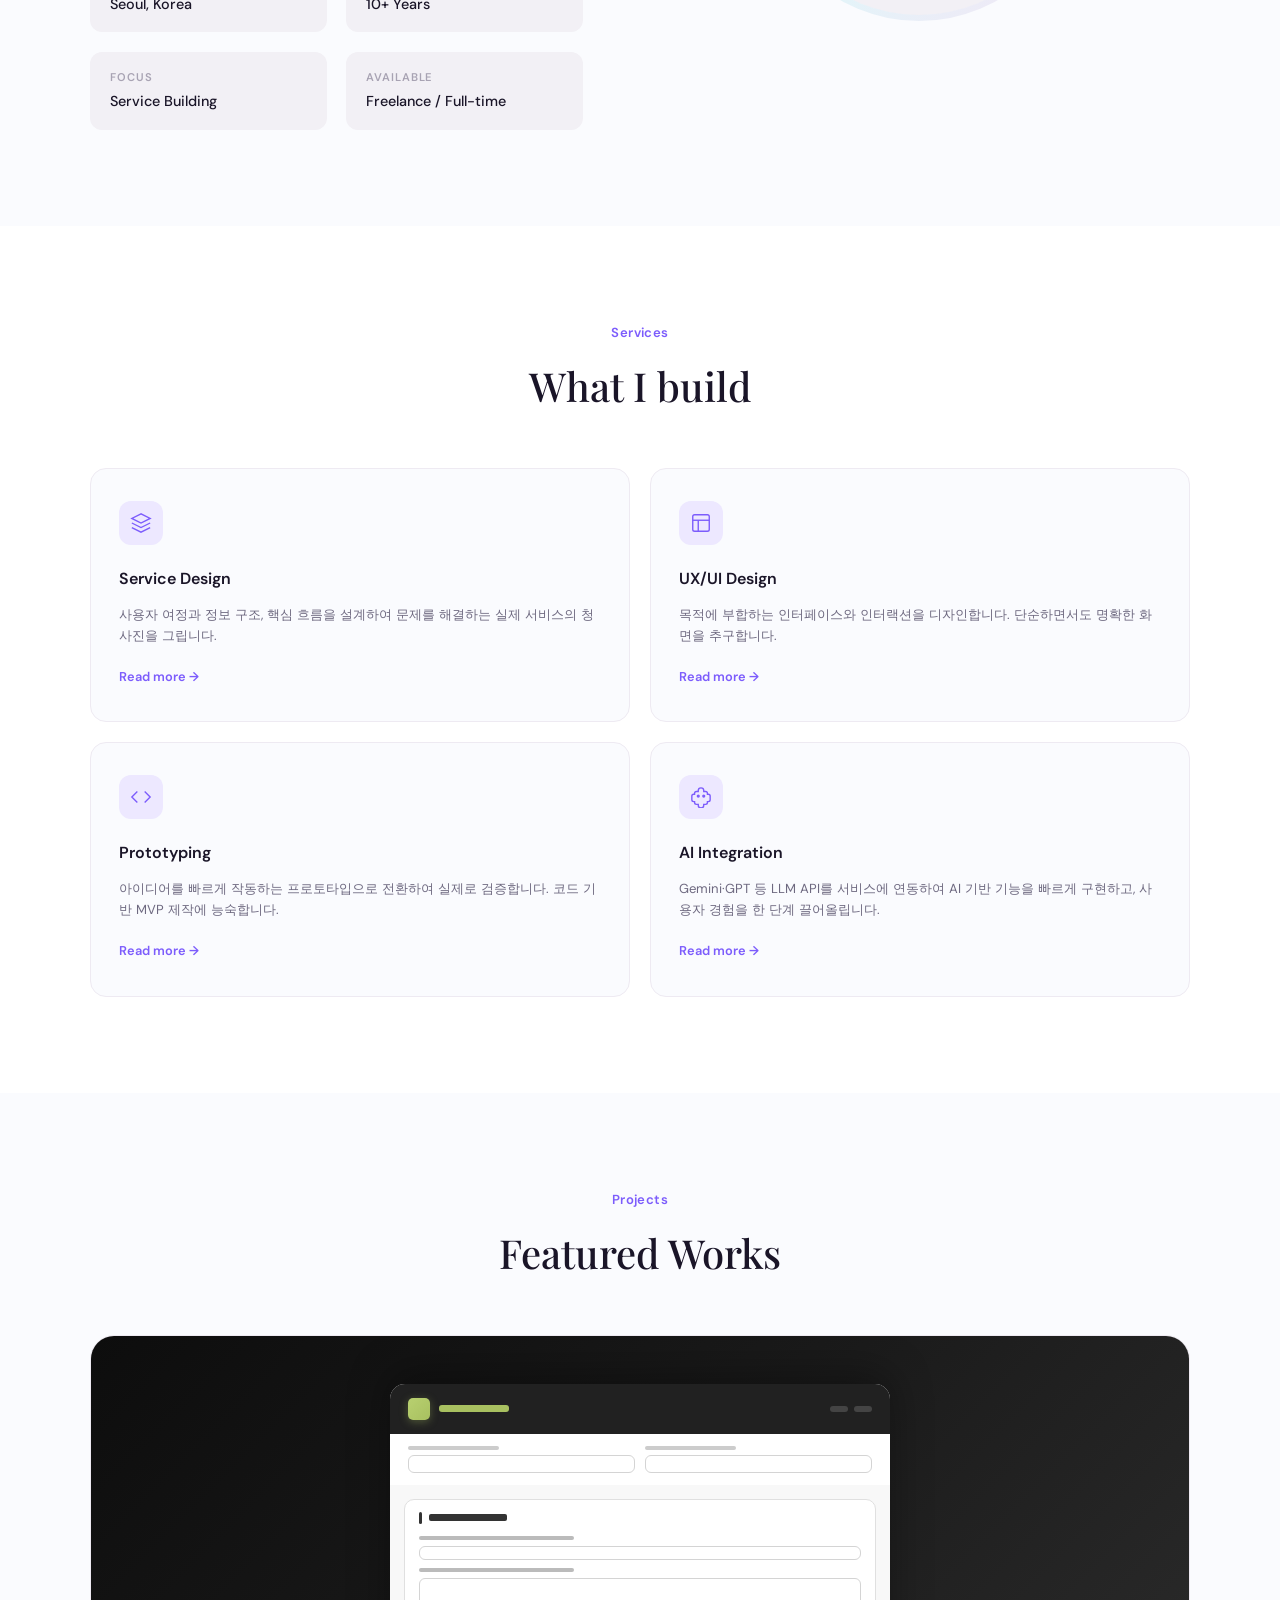
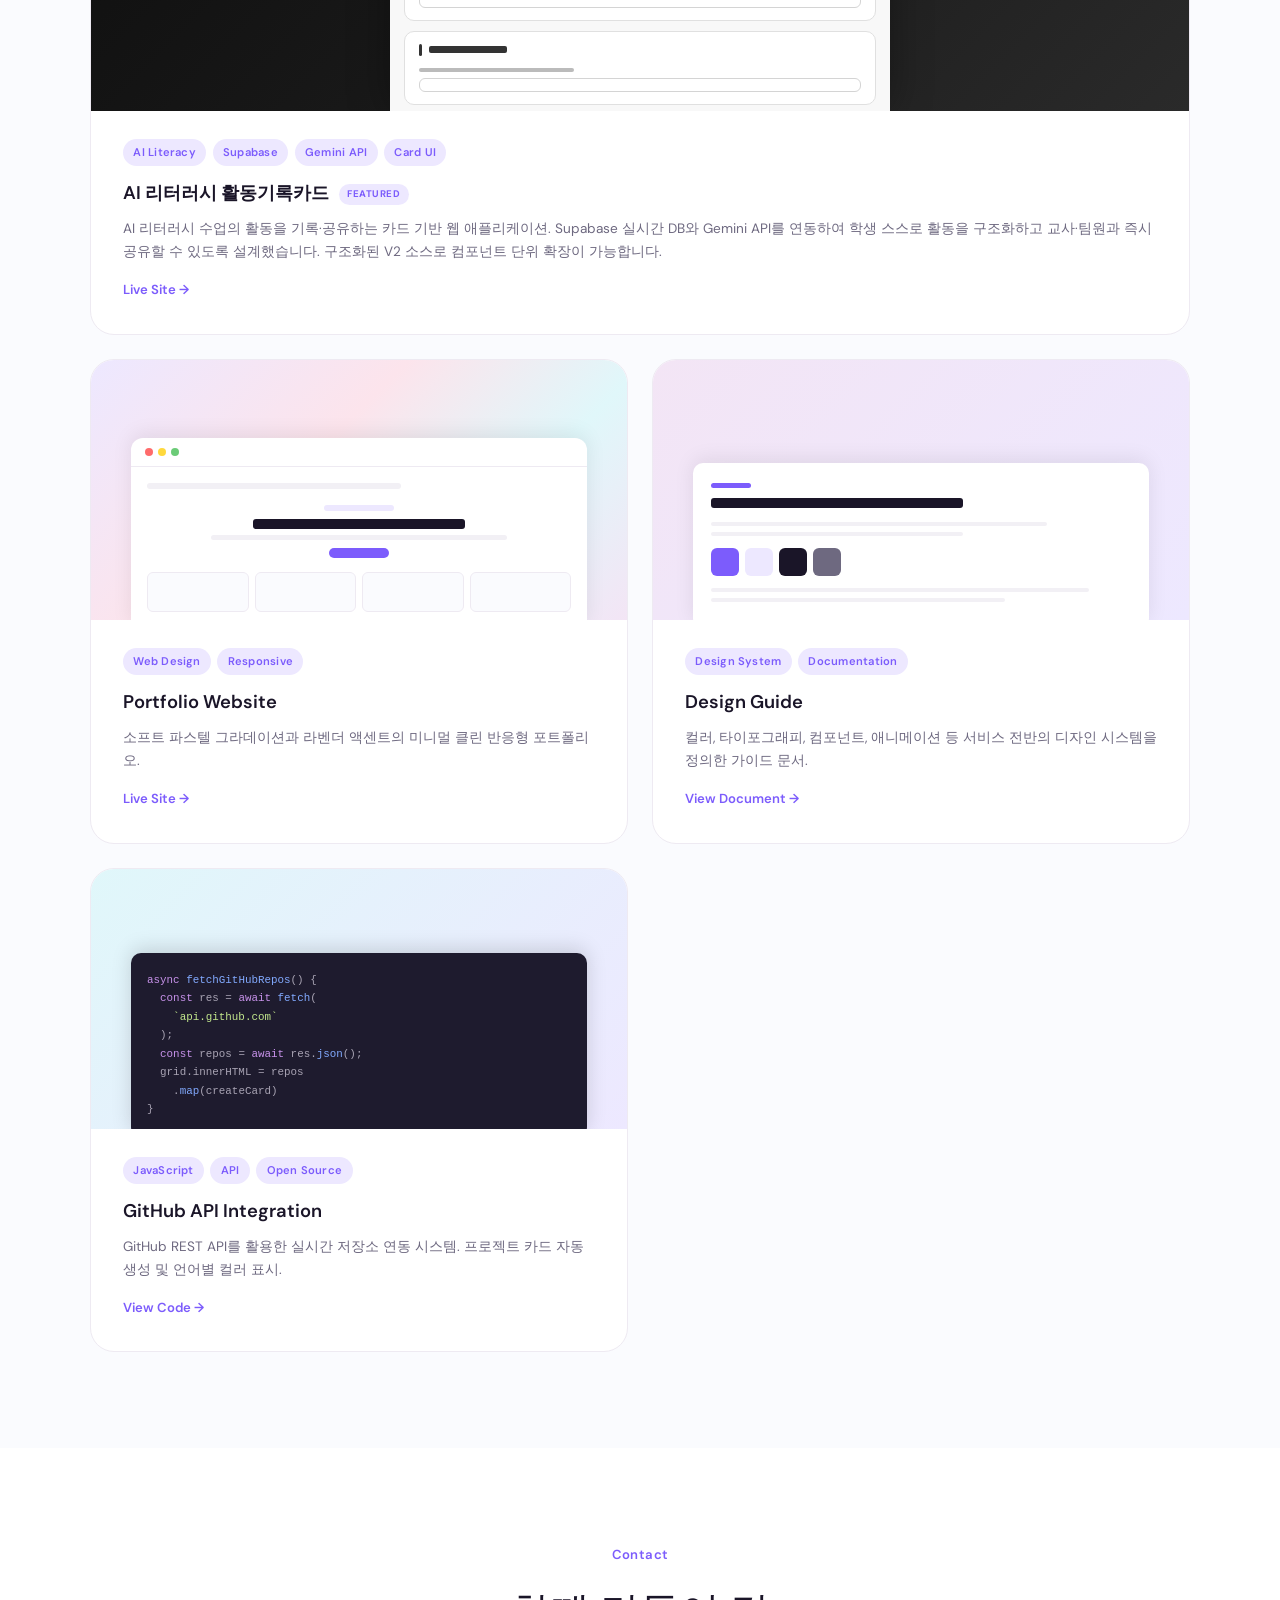
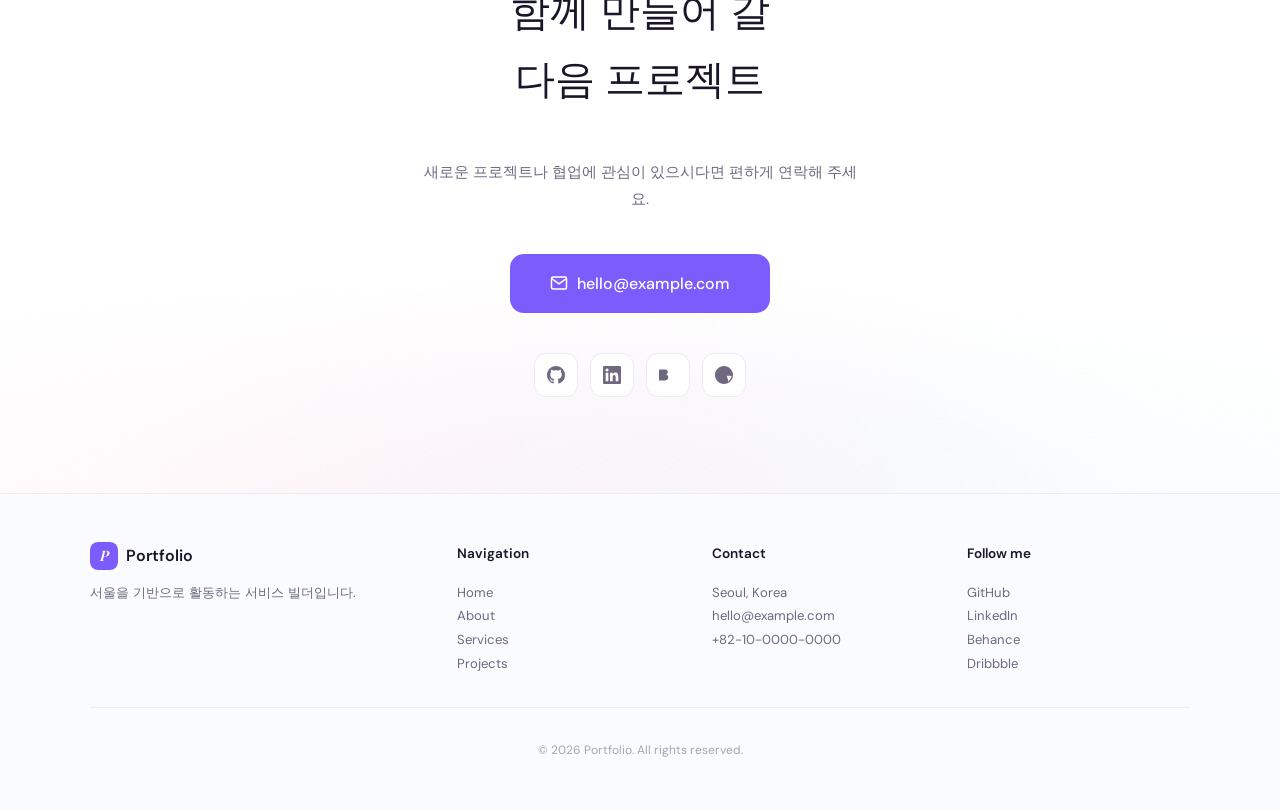
==== commit 0cb83fa4: "Rebrand portfolio from brand designer to service builder Rewrite copy across hero, about, services, " ====
--- a/index.html
+++ b/index.html
@@ -3,9 +3,9 @@
 <head>
   <meta charset="UTF-8">
   <meta name="viewport" content="width=device-width, initial-scale=1.0">
-  <meta name="description" content="Designer & Creator Portfolio — Brand Design, Identity, Packaging, Product Design">
+  <meta name="description" content="Service Builder Portfolio — Service Design, UX/UI, Prototyping, AI Integration">
   <meta name="author" content="Portfolio">
-  <title>Portfolio — Designer & Creator</title>
+  <title>Portfolio — Service Builder</title>
 
   <!-- Fonts -->
   <link rel="preconnect" href="https://fonts.googleapis.com">
@@ -72,9 +72,9 @@
       <span class="hero-badge-dot"></span>
       Available for work
     </div>
-    <p class="hero-name">Designer & Creator</p>
+    <p class="hero-name">Service Builder</p>
     <h1>About me</h1>
-    <p class="hero-sub">디자인과 기술의 경계를 넘나들며, 사용자 중심의 의미 있는 디지털 경험을 만들어 갑니다.</p>
+    <p class="hero-sub">디자인과 개발의 경계를 넘나들며, 아이디어에서 실제 서비스까지 끝까지 빌드합니다.</p>
     <div class="hero-buttons">
       <a href="#skills" class="btn-primary">My services →</a>
       <a href="#contact" class="btn-secondary">Let's talk now →</a>
@@ -124,12 +124,12 @@
     <div class="container reveal">
       <div class="about-grid">
         <div class="about-left">
-          <div class="section-tag">I am a Creator</div>
-          <h2 class="section-title" style="text-align:left">I am a brand designer<br>based in Seoul</h2>
+          <div class="section-tag">I am a Builder</div>
+          <h2 class="section-title" style="text-align:left">I build digital<br>services in Seoul</h2>
           <p class="about-text">
-            로고 디자인, 아이덴티티 디자인, 패키지 디자인, 제품 디자인을 전문으로 하며
-            10년 이상의 경험을 가지고 있습니다. 수많은 프로젝트를 통해 창의성과 헌신으로
-            클라이언트의 신뢰를 얻어왔습니다.
+            서비스 설계, UX/UI, 프로토타이핑, AI 통합까지 — 아이디어에서 실제 서비스까지
+            책임지는 엔드투엔드 서비스 빌더입니다. 디자인과 개발을 넘나들며 빠르게
+            가설을 검증하고, 사용자에게 실제로 가치 있는 디지털 서비스를 만들어 냅니다.
           </p>
           <div class="about-details">
             <div class="about-detail">
@@ -142,7 +142,7 @@
             </div>
             <div class="about-detail">
               <div class="about-detail-label">Focus</div>
-              <div class="about-detail-value">Brand Design</div>
+              <div class="about-detail-value">Service Building</div>
             </div>
             <div class="about-detail">
               <div class="about-detail-label">Available</div>
@@ -172,15 +172,15 @@
   <section id="skills">
     <div class="container reveal">
       <div class="section-tag">Services</div>
-      <h2 class="section-title">My design services</h2>
+      <h2 class="section-title">What I build</h2>
       <div class="skills-grid">
 
         <div class="skill-card">
           <div class="skill-card-icon">
             <svg width="22" height="22" viewBox="0 0 24 24" fill="none" stroke="currentColor" stroke-width="1.5"><polygon points="12 2 2 7 12 12 22 7 12 2"/><polyline points="2 17 12 22 22 17"/><polyline points="2 12 12 17 22 12"/></svg>
           </div>
-          <h3>Logo Design</h3>
-          <p>브랜드의 본질을 효과적으로 담아내는 독창적이고 기억에 남는 로고를 만듭니다.</p>
+          <h3>Service Design</h3>
+          <p>사용자 여정과 정보 구조, 핵심 흐름을 설계하여 문제를 해결하는 실제 서비스의 청사진을 그립니다.</p>
           <a href="#" class="read-more">Read more →</a>
         </div>
 
@@ -188,26 +188,26 @@
           <div class="skill-card-icon">
             <svg width="22" height="22" viewBox="0 0 24 24" fill="none" stroke="currentColor" stroke-width="1.5"><rect x="3" y="3" width="18" height="18" rx="2"/><line x1="3" y1="9" x2="21" y2="9"/><line x1="9" y1="21" x2="9" y2="9"/></svg>
           </div>
-          <h3>Identity Design</h3>
-          <p>핵심 가치를 반영하는 일관된 브랜드 비주얼을 개발하여 모든 접점에서 강력한 인상을 남깁니다.</p>
+          <h3>UX/UI Design</h3>
+          <p>목적에 부합하는 인터페이스와 인터랙션을 디자인합니다. 단순하면서도 명확한 화면을 추구합니다.</p>
           <a href="#" class="read-more">Read more →</a>
         </div>
 
         <div class="skill-card">
           <div class="skill-card-icon">
-            <svg width="22" height="22" viewBox="0 0 24 24" fill="none" stroke="currentColor" stroke-width="1.5"><path d="M21 16V8a2 2 0 00-1-1.73l-7-4a2 2 0 00-2 0l-7 4A2 2 0 003 8v8a2 2 0 001 1.73l7 4a2 2 0 002 0l7-4A2 2 0 0021 16z"/></svg>
-          </div>
-          <h3>Packaging Design</h3>
-          <p>브랜드 아이덴티티를 강화하면서 제품의 매력을 높이는 눈길을 사로잡는 패키지를 디자인합니다.</p>
+            <svg width="22" height="22" viewBox="0 0 24 24" fill="none" stroke="currentColor" stroke-width="1.5"><polyline points="16 18 22 12 16 6"/><polyline points="8 6 2 12 8 18"/></svg>
+          </div>
+          <h3>Prototyping</h3>
+          <p>아이디어를 빠르게 작동하는 프로토타입으로 전환하여 실제로 검증합니다. 코드 기반 MVP 제작에 능숙합니다.</p>
           <a href="#" class="read-more">Read more →</a>
         </div>
 
         <div class="skill-card">
           <div class="skill-card-icon">
-            <svg width="22" height="22" viewBox="0 0 24 24" fill="none" stroke="currentColor" stroke-width="1.5"><circle cx="12" cy="12" r="3"/><path d="M19.4 15a1.65 1.65 0 00.33 1.82l.06.06a2 2 0 010 2.83 2 2 0 01-2.83 0l-.06-.06a1.65 1.65 0 00-1.82-.33 1.65 1.65 0 00-1 1.51V21a2 2 0 01-4 0v-.09A1.65 1.65 0 009 19.4a1.65 1.65 0 00-1.82.33l-.06.06a2 2 0 01-2.83-2.83l.06-.06A1.65 1.65 0 004.68 15a1.65 1.65 0 00-1.51-1H3a2 2 0 010-4h.09A1.65 1.65 0 004.6 9a1.65 1.65 0 00-.33-1.82l-.06-.06a2 2 0 012.83-2.83l.06.06A1.65 1.65 0 009 4.68a1.65 1.65 0 001-1.51V3a2 2 0 014 0v.09a1.65 1.65 0 001 1.51 1.65 1.65 0 001.82-.33l.06-.06a2 2 0 012.83 2.83l-.06.06A1.65 1.65 0 0019.4 9a1.65 1.65 0 001.51 1H21a2 2 0 010 4h-.09a1.65 1.65 0 00-1.51 1z"/></svg>
-          </div>
-          <h3>Product Design</h3>
-          <p>미학, 기능성, 실용성의 완벽한 조화를 이루어 사용자의 니즈에 부합하는 혁신적인 제품을 디자인합니다.</p>
+            <svg width="22" height="22" viewBox="0 0 24 24" fill="none" stroke="currentColor" stroke-width="1.5"><path d="M12 2a3 3 0 00-3 3v1H7a2 2 0 00-2 2v1H4a2 2 0 00-2 2v4a2 2 0 002 2h1v1a2 2 0 002 2h2v1a3 3 0 006 0v-1h2a2 2 0 002-2v-1h1a2 2 0 002-2v-4a2 2 0 00-2-2h-1V8a2 2 0 00-2-2h-2V5a3 3 0 00-3-3z"/><circle cx="9" cy="11" r="1" fill="currentColor"/><circle cx="15" cy="11" r="1" fill="currentColor"/></svg>
+          </div>
+          <h3>AI Integration</h3>
+          <p>Gemini·GPT 등 LLM API를 서비스에 연동하여 AI 기반 기능을 빠르게 구현하고, 사용자 경험을 한 단계 끌어올립니다.</p>
           <a href="#" class="read-more">Read more →</a>
         </div>
 
@@ -347,7 +347,7 @@
               <span class="work-tag">Documentation</span>
             </div>
             <h3>Design Guide</h3>
-            <p>컬러, 타이포그래피, 컴포넌트, 애니메이션 등 전체 비주얼 아이덴티티를 정의한 디자인 가이드 문서.</p>
+            <p>컬러, 타이포그래피, 컴포넌트, 애니메이션 등 서비스 전반의 디자인 시스템을 정의한 가이드 문서.</p>
             <span class="work-link">View Document →</span>
           </div>
         </a>
@@ -428,7 +428,7 @@
           <div class="footer-brand-icon">P</div>
           Portfolio
         </div>
-        <p class="footer-desc">서울을 기반으로 활동하는 브랜드 디자이너입니다.</p>
+        <p class="footer-desc">서울을 기반으로 활동하는 서비스 빌더입니다.</p>
       </div>
       <div class="footer-col">
         <h4>Navigation</h4>
